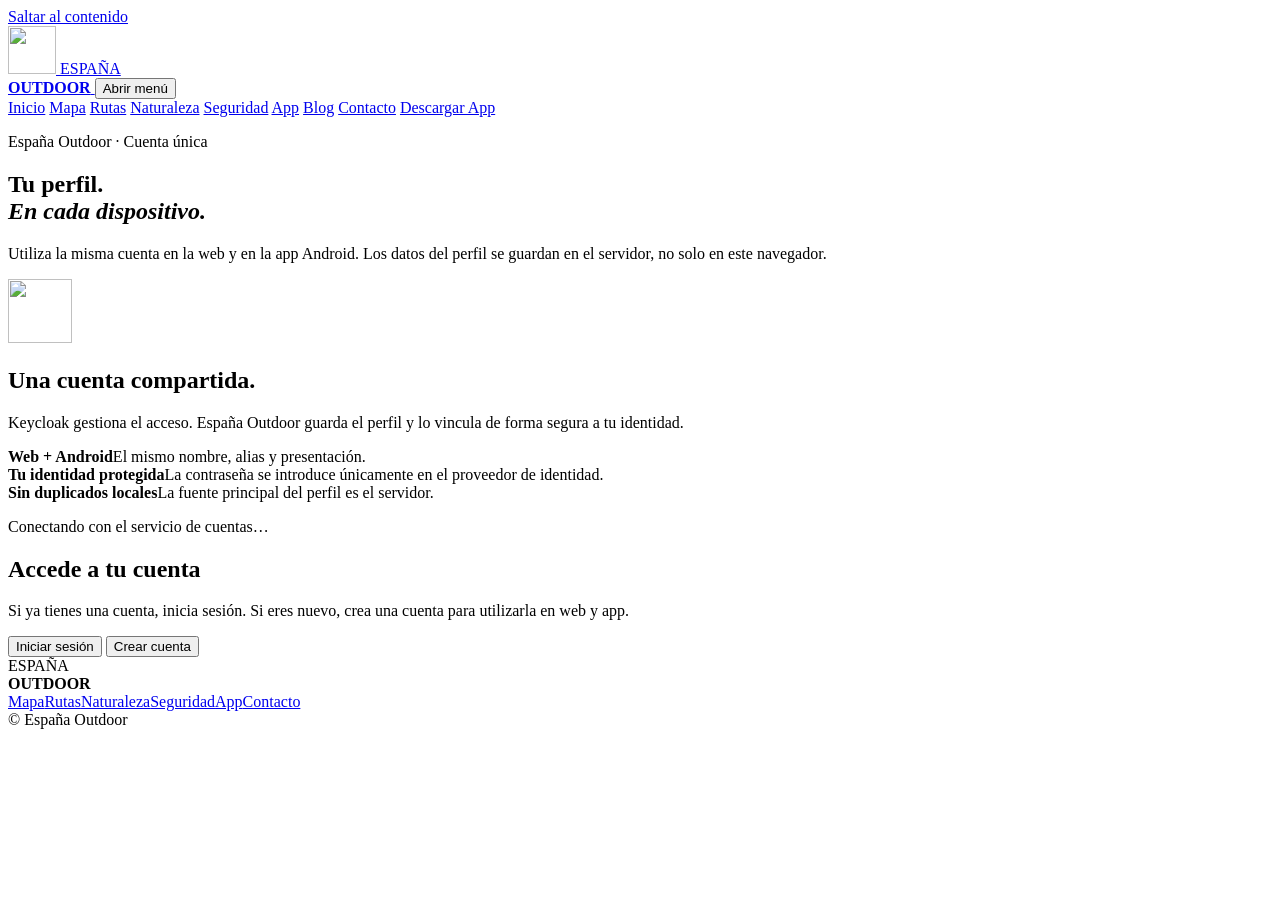
==== site/cuenta.html @ c90bb954 "feat(web-account): add account registration and profile page" ====
<!doctype html>
<html lang="es">
<head>
  <meta charset="utf-8">
  <meta name="viewport" content="width=device-width, initial-scale=1">
  <meta name="theme-color" content="#071511">
  <meta name="description" content="Gestiona tu cuenta y tu perfil de España Outdoor, compartido entre la web y la aplicación Android.">
  <meta property="og:title" content="España Outdoor — Mi cuenta">
  <meta property="og:description" content="Una cuenta y un perfil para la web y la aplicación España Outdoor.">
  <meta property="og:type" content="website">
  <link rel="canonical" href="https://espanaoutdoor.es/cuenta.html">
  <link rel="icon" href="./assets/brand/mark.svg" type="image/svg+xml">
  <link rel="manifest" href="./manifest.webmanifest">
  <link rel="stylesheet" href="./styles.css">
  <title>Mi cuenta — España Outdoor</title>
</head>
<body>
<a class="skip-link" href="#contenido">Saltar al contenido</a>
<header class="site-header" data-header>
  <div class="shell header-inner">
    <a class="brand" href="./index.html" aria-label="España Outdoor">
      <img src="./assets/brand/mark.svg" alt="" width="48" height="48">
      <span class="brand-wordmark">ESPAÑA<br><strong>OUTDOOR</strong></span>
    </a>
    <button class="menu-toggle" type="button" aria-expanded="false" aria-controls="main-nav" data-menu>
      <span></span><span></span><span></span><span class="sr-only">Abrir menú</span>
    </button>
    <nav id="main-nav" class="main-nav" aria-label="Principal">
      <a href="./index.html">Inicio</a>
      <a href="./mapa.html">Mapa</a>
      <a href="./rutas.html">Rutas</a>
      <a href="./naturaleza.html">Naturaleza</a>
      <a href="./seguridad.html">Seguridad</a>
      <a href="./app.html">App</a>
      <a href="./blog.html">Blog</a>
      <a href="./contacto.html">Contacto</a>
      <a class="nav-download" href="./app.html">Descargar App</a>
    </nav>
  </div>
</header>

<main id="contenido" class="page-main">
  <section class="account-hero">
    <div class="shell account-hero-inner">
      <p class="kicker kicker-light">España Outdoor · Cuenta única</p>
      <h1>Tu perfil.<br><em>En cada dispositivo.</em></h1>
      <p>Utiliza la misma cuenta en la web y en la app Android. Los datos del perfil se guardan en el servidor, no solo en este navegador.</p>
    </div>
  </section>

  <section class="section account-section">
    <div class="shell account-layout">
      <aside class="account-intro">
        <img src="./assets/brand/mark.svg" alt="" width="64" height="64">
        <h2>Una cuenta compartida.</h2>
        <p>Keycloak gestiona el acceso. España Outdoor guarda el perfil y lo vincula de forma segura a tu identidad.</p>
        <div class="account-benefit"><strong>Web + Android</strong><span>El mismo nombre, alias y presentación.</span></div>
        <div class="account-benefit"><strong>Tu identidad protegida</strong><span>La contraseña se introduce únicamente en el proveedor de identidad.</span></div>
        <div class="account-benefit"><strong>Sin duplicados locales</strong><span>La fuente principal del perfil es el servidor.</span></div>
      </aside>

      <div class="account-panel">
        <p class="account-status" data-account-status role="status" aria-live="polite">Conectando con el servicio de cuentas…</p>

        <section data-account-signed-out>
          <h2>Accede a tu cuenta</h2>
          <p>Si ya tienes una cuenta, inicia sesión. Si eres nuevo, crea una cuenta para utilizarla en web y app.</p>
          <div class="account-actions">
            <button class="button button-gold" type="button" data-account-login>Iniciar sesión</button>
            <button class="button button-outline-dark" type="button" data-account-register>Crear cuenta</button>
          </div>
        </section>

        <section data-account-signed-in hidden>
          <div class="account-heading-row">
            <div><p class="kicker">Perfil personal</p><h2>Mis datos</h2></div>
            <button class="button button-text" type="button" data-account-logout>Cerrar sesión</button>
          </div>
          <form class="account-form" data-account-form>
            <label for="account-display-name">Nombre visible <span>*</span></label>
            <input id="account-display-name" name="displayName" type="text" minlength="2" maxlength="50" autocomplete="nickname" required>
            <label for="account-username">Alias público <span>*</span></label>
            <div class="account-handle"><span>@</span><input id="account-username" name="username" type="text" minlength="3" maxlength="20" pattern="[a-z0-9][a-z0-9._-]{2,19}" autocomplete="off" autocapitalize="none" spellcheck="false" required></div>
            <small>Entre 3 y 20 caracteres: letras minúsculas, números, punto, guion o guion bajo. El alias debe ser único.</small>
            <label for="account-home-area">Zona habitual (opcional)</label>
            <input id="account-home-area" name="homeArea" type="text" maxlength="80" autocomplete="address-level1" placeholder="Provincia o zona habitual">
            <label for="account-bio">Presentación (opcional)</label>
            <textarea id="account-bio" name="bio" rows="4" maxlength="160" placeholder="Qué actividades disfrutas al aire libre"></textarea>
            <p class="account-form-note">No incluyas domicilios ni información privada en los campos públicos del perfil.</p>
            <button class="button button-gold" type="submit" data-account-save>Guardar perfil compartido</button>
          </form>
        </section>
      </div>
    </div>
  </section>
</main>

<footer class="site-footer">
  <div class="shell footer-inner">
    <div class="brand footer-brand"><img src="./assets/brand/mark.svg" alt="" width="40"><span class="brand-wordmark">ESPAÑA<br><strong>OUTDOOR</strong></span></div>
    <div class="footer-links"><a href="./mapa.html">Mapa</a><a href="./rutas.html">Rutas</a><a href="./naturaleza.html">Naturaleza</a><a href="./seguridad.html">Seguridad</a><a href="./app.html">App</a><a href="./contacto.html">Contacto</a></div>
    <div class="footer-copy">© <span data-year></span> España Outdoor</div>
  </div>
</footer>

<script src="./app.js" defer></script>
<script src="./profile-config.js"></script>
<script type="module" src="./account.js"></script>
</body>
</html>
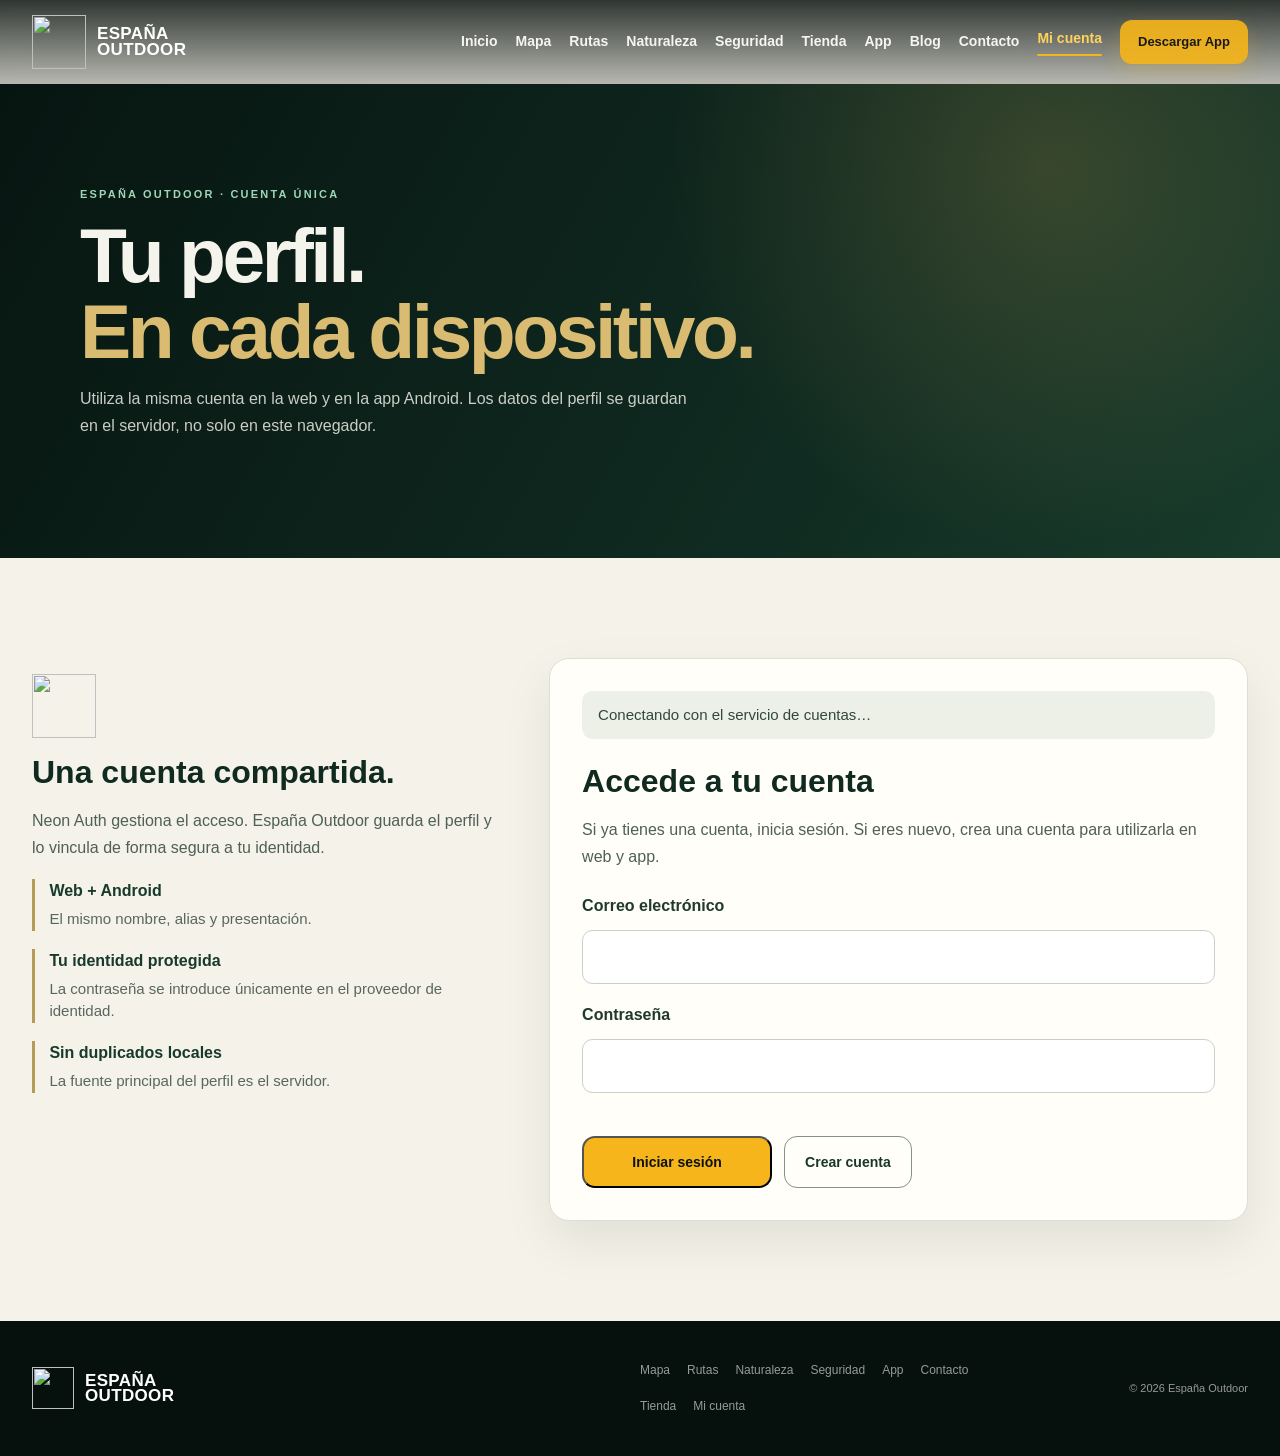
==== commit 42914cc8: "Update account page for Neon Auth" ====
--- a/site/cuenta.html
+++ b/site/cuenta.html
@@ -53,7 +53,7 @@
       <aside class="account-intro">
         <img src="./assets/brand/mark.svg" alt="" width="64" height="64">
         <h2>Una cuenta compartida.</h2>
-        <p>Keycloak gestiona el acceso. España Outdoor guarda el perfil y lo vincula de forma segura a tu identidad.</p>
+        <p>Neon Auth gestiona el acceso. España Outdoor guarda el perfil y lo vincula de forma segura a tu identidad.</p>
         <div class="account-benefit"><strong>Web + Android</strong><span>El mismo nombre, alias y presentación.</span></div>
         <div class="account-benefit"><strong>Tu identidad protegida</strong><span>La contraseña se introduce únicamente en el proveedor de identidad.</span></div>
         <div class="account-benefit"><strong>Sin duplicados locales</strong><span>La fuente principal del perfil es el servidor.</span></div>
@@ -65,10 +65,18 @@
         <section data-account-signed-out>
           <h2>Accede a tu cuenta</h2>
           <p>Si ya tienes una cuenta, inicia sesión. Si eres nuevo, crea una cuenta para utilizarla en web y app.</p>
-          <div class="account-actions">
-            <button class="button button-gold" type="button" data-account-login>Iniciar sesión</button>
-            <button class="button button-outline-dark" type="button" data-account-register>Crear cuenta</button>
-          </div>
+          <form class="account-form" data-auth-form>
+            <label for="account-email">Correo electrónico</label>
+            <input id="account-email" name="email" type="email" autocomplete="email" required>
+            <label for="account-password">Contraseña</label>
+            <input id="account-password" name="password" type="password" minlength="8" autocomplete="current-password" required>
+            <label for="account-auth-name" data-auth-name-label hidden>Nombre visible</label>
+            <input id="account-auth-name" name="name" type="text" minlength="2" maxlength="50" autocomplete="name" hidden>
+            <div class="account-actions">
+              <button class="button button-gold" type="submit" data-account-login>Iniciar sesión</button>
+              <button class="button button-outline-dark" type="button" data-account-register>Crear cuenta</button>
+            </div>
+          </form>
         </section>
 
         <section data-account-signed-in hidden>
--- a/site/styles.css
+++ b/site/styles.css
@@ -0,0 +1,649 @@
+:root{
+  --forest:#145A43;
+  --forest-2:#0d3d2d;
+  --green:#39c56f;
+  --gold:#F5B51B;
+  --ink:#0c1915;
+  --muted:#61706a;
+  --cream:#f4f1e8;
+  --white:#fff;
+  --dark:#071511;
+  --dark-2:#10251d;
+  --line:rgba(12,25,21,.12);
+  --shadow:0 22px 70px rgba(7,21,16,.18);
+  --radius:20px;
+}
+*{box-sizing:border-box}
+html{scroll-behavior:smooth}
+body{margin:0;font-family:Inter,ui-sans-serif,-apple-system,BlinkMacSystemFont,"Segoe UI",sans-serif;text-rendering:optimizeLegibility;-webkit-font-smoothing:antialiased;background:var(--cream);color:var(--ink);line-height:1.55}
+img{display:block;max-width:100%}
+a{color:inherit;text-decoration:none}
+.shell{width:min(1380px,calc(100% - 64px));margin:auto}
+.section{padding:100px 0}
+.sr-only{position:absolute;width:1px;height:1px;overflow:hidden;clip:rect(0,0,0,0)}
+.skip-link{position:fixed;z-index:9999;top:10px;left:12px;padding:10px 14px;background:#fff;border-radius:10px;transform:translateY(-150%)}
+.skip-link:focus{transform:none}
+
+.site-header{position:fixed;z-index:100;top:0;left:0;right:0;color:#fff;background:linear-gradient(180deg,rgba(4,13,10,.82),rgba(4,13,10,.25));backdrop-filter:blur(8px);transition:.25s}
+.site-header.scrolled{background:rgba(5,17,13,.94)}
+.header-inner{height:84px;display:flex;align-items:center;justify-content:space-between}
+.brand{display:flex;align-items:center;gap:11px;color:#fff}
+.brand img{width:54px;height:54px}
+.brand-wordmark{font-size:17px;font-weight:800;line-height:.92;letter-spacing:.02em}
+.brand-wordmark strong{font-weight:900}
+.main-nav{display:flex;align-items:center;gap:27px;font-size:14px;font-weight:700}
+.main-nav a{opacity:.92}
+.main-nav a:hover{opacity:1}
+.nav-download{display:inline-flex;align-items:center;gap:9px;background:var(--gold);color:#111;border-radius:12px;padding:12px 18px;box-shadow:0 7px 22px rgba(245,181,27,.22)}
+.menu-toggle{display:none;border:0;background:transparent;color:#fff}
+
+.hero-redesign{position:relative;min-height:750px;height:86vh;max-height:880px;background:#0a1713;color:#fff;overflow:visible}
+.hero-backdrop{position:absolute;inset:0;background-image:url('https://images.unsplash.com/photo-1765100482540-538903138ab3?auto=format&fit=crop&w=1800&q=85');background-size:cover;background-position:center 42%;filter:saturate(1.08) contrast(1.02)}
+.hero-vignette{position:absolute;inset:0;background:linear-gradient(90deg,rgba(0,9,6,.94) 0%,rgba(0,9,6,.72) 36%,rgba(0,9,6,.2) 73%,rgba(0,9,6,.48) 100%),linear-gradient(0deg,rgba(5,19,14,.94) 0%,rgba(5,19,14,.28) 32%,rgba(5,19,14,.12) 100%)}
+.hero-original-art{position:absolute;inset:0;background:url('./assets/backgrounds/bg_home.svg') center/cover;mix-blend-mode:screen;opacity:.18;pointer-events:none}.hero-scanlines{position:absolute;inset:0;background-image:linear-gradient(rgba(255,255,255,.03) 1px,transparent 1px);background-size:100% 4px;opacity:.08;pointer-events:none}
+.hero-redesign-inner{position:relative;z-index:2;height:100%;display:grid;grid-template-columns:1.05fr .95fr;align-items:center}
+.hero-copy{padding-top:132px}
+.hero-kicker{text-transform:uppercase;letter-spacing:.22em;font-size:11px;font-weight:800;color:#bfe6d0;margin-bottom:12px}
+.hero-copy h1{font-size:clamp(56px,6.8vw,90px);line-height:.88;letter-spacing:-.05em;margin:0 0 10px;font-weight:900}
+.hero-copy h1 span{color:#fff}
+.hero-copy h1 em{color:var(--gold);font-style:normal}
+.hero-copy h2{font-size:clamp(28px,3.2vw,46px);line-height:1;letter-spacing:-.035em;margin:0 0 18px}
+.hero-description{max-width:610px;font-size:18px;line-height:1.45;color:rgba(255,255,255,.86)}
+.hero-description strong{color:#fff}
+.hero-actions{display:flex;flex-wrap:wrap;gap:12px;margin-top:26px}
+.button{display:inline-flex;align-items:center;justify-content:center;gap:9px;min-height:52px;padding:13px 20px;border-radius:13px;font-weight:800;font-size:14px;transition:transform .18s,background .18s}
+.button:hover{transform:translateY(-2px)}
+.button-gold{background:var(--gold);color:#0b110d;min-width:190px}
+.button-gold small{display:block;font-size:11px;line-height:1}
+.button-outline{border:1px solid rgba(255,255,255,.45);color:#fff;background:rgba(0,0,0,.14)}
+.android-logo{font-size:18px}
+.play-icon{font-size:14px}
+.hero-benefits{display:grid;grid-template-columns:repeat(4,minmax(0,1fr));gap:16px;margin-top:34px;max-width:820px}
+.hero-benefits>div{display:flex;gap:9px;align-items:center;color:rgba(255,255,255,.78);font-size:12px;line-height:1.15}
+.hero-benefits img{width:34px;height:34px;object-fit:contain;filter:brightness(0) saturate(100%) invert(64%) sepia(88%) saturate(1100%) hue-rotate(82deg) brightness(95%) contrast(90%)}
+.hero-benefits b{color:#fff;font-weight:700}
+
+.device-stage{position:relative;height:100%;display:flex;align-items:center;justify-content:center;padding-top:58px}
+.phone{position:relative;width:min(380px,34vw);aspect-ratio:9/19.5;border:8px solid #141819;border-radius:44px;background:#111;box-shadow:0 35px 85px rgba(0,0,0,.48),0 0 0 2px rgba(255,255,255,.07);overflow:hidden;transform:translateY(10px) rotate(0.8deg)}
+.phone-speaker{position:absolute;top:9px;left:50%;transform:translateX(-50%);width:86px;height:18px;border-radius:12px;background:#050708;z-index:4}
+.phone-screen{position:absolute;inset:0;background:#dceadf;overflow:hidden}
+.phone-status{height:30px;padding:8px 16px 0;display:flex;justify-content:space-between;color:#fff;font-size:10px;font-weight:700;position:absolute;z-index:3;top:0;left:0;right:0;text-shadow:0 1px 3px #111}
+.phone-search{position:absolute;z-index:5;top:44px;left:15px;right:15px;height:36px;border-radius:17px;background:#fff;color:#5d6a65;display:flex;align-items:center;gap:7px;padding:0 10px;font-size:10px;box-shadow:0 4px 15px rgba(0,0,0,.12)}
+.phone-search b{margin-left:auto}
+.phone-map{position:absolute;top:0;left:0;right:0;bottom:0}
+.phone-map img{width:100%;height:100%;object-fit:cover;filter:saturate(.9) contrast(.95)}
+.map-pin{position:absolute;display:grid;place-items:center;width:29px;height:29px;border-radius:50%;font-size:11px;color:#fff;box-shadow:0 4px 10px rgba(0,0,0,.22)}
+.pin-a{left:22%;top:37%;background:#2dba6a}
+.pin-b{left:58%;top:57%;background:#f39b20}
+.pin-c{left:76%;top:40%;background:#ed5c5c}
+.pin-d{left:41%;top:70%;background:#ee9e1d}
+.route-line{position:absolute;left:24%;top:55%;width:59%;height:5px;border-radius:5px;background:#40d27b;transform:rotate(-12deg);box-shadow:0 0 0 2px rgba(255,255,255,.5)}
+.route-card{position:absolute;left:11px;right:11px;bottom:13px;display:grid;grid-template-columns:58px 1fr 20px;gap:9px;align-items:center;padding:8px;border-radius:15px;background:rgba(255,255,255,.97);color:#111;box-shadow:0 10px 25px rgba(0,0,0,.18)}
+.route-thumb{height:54px;border-radius:11px;overflow:hidden}
+.route-thumb img{width:100%;height:100%;object-fit:cover}
+.route-card strong{display:block;font-size:10px}
+.route-card span{display:block;font-size:9px;color:#6c7471}
+.route-card small{display:block;margin-top:5px;font-size:7px;color:#656e69}
+.route-card>b{align-self:start;color:#737b77}
+
+
+.kicker{text-transform:uppercase;letter-spacing:.2em;font-size:11px;font-weight:900;color:#a37116;margin:0 0 15px}
+.discover{background:var(--cream)}
+.discover-grid{display:grid;grid-template-columns:0.9fr 1.55fr;gap:50px;align-items:center}
+.discover-copy h2,.section-head h2,.two-column-feature h2,.safety-copy h2,.download-panel h2,.contact-section h2{font-size:clamp(34px,4.5vw,57px);line-height:.98;letter-spacing:-.045em;margin:0 0 20px}
+.discover-copy>p:not(.kicker){font-size:16px;color:#46504c;max-width:520px}
+.button-small{background:var(--gold);color:#111;min-height:44px;padding:11px 18px;font-size:13px;margin-top:10px}
+.category-grid{display:grid;grid-template-columns:1fr 1fr;gap:14px}
+.category-card{position:relative;height:260px;border-radius:13px;overflow:hidden;color:#fff;box-shadow:0 10px 28px rgba(16,35,30,.12)}
+.category-card:after{content:"";position:absolute;inset:0;background:linear-gradient(0deg,rgba(0,0,0,.82),rgba(0,0,0,.06) 65%)}
+.category-card img{width:100%;height:100%;object-fit:cover}
+.category-card div{position:absolute;z-index:2;left:20px;right:20px;bottom:18px}
+.category-card strong{display:block;font-size:20px}
+.category-card span{display:block;font-size:11px;line-height:1.3;color:rgba(255,255,255,.82);max-width:180px}
+
+.dark-feature{background:var(--dark);color:#fff}
+.two-column-feature{display:grid;grid-template-columns:.85fr 1.15fr;gap:44px;align-items:center}
+.dark-feature .two-column-feature>div:first-child p:not(.kicker){color:rgba(255,255,255,.67);line-height:1.8}
+.kicker-light{color:#9dd7b5}
+.wide-map-card{border:1px solid rgba(255,255,255,.09);border-radius:24px;overflow:hidden;box-shadow:var(--shadow)}
+.wide-map-card img{width:100%;height:440px;object-fit:cover}
+.metric-row{display:flex;gap:10px;flex-wrap:wrap;margin-top:26px}
+.metric-row span{padding:9px 11px;border:1px solid rgba(255,255,255,.1);border-radius:999px;color:rgba(255,255,255,.68);font-size:11px}
+.metric-row b{color:#fff}
+
+.routes{background:#fff}
+.section-head{display:flex;justify-content:space-between;align-items:end;gap:40px;margin-bottom:44px}
+.section-head>p{max-width:450px;color:var(--muted);font-size:15px}
+.routes-grid{display:grid;grid-template-columns:2fr 1fr 1fr;gap:14px}
+.large-route-card{min-height:420px;position:relative;border-radius:24px;overflow:hidden;background:#10231d;color:#fff}
+.large-route-card img.real-photo{width:100%;height:100%;object-fit:cover}.large-route-card .route-art{position:absolute;z-index:1;width:220px;height:150px;right:18px;top:18px;object-fit:cover;opacity:.22;border-radius:18px;mix-blend-mode:screen}
+.large-route-card:after{content:"";position:absolute;inset:0;background:linear-gradient(0deg,rgba(0,0,0,.84),rgba(0,0,0,.05) 70%)}
+.large-route-card>div{position:absolute;left:28px;right:28px;bottom:28px;z-index:2}
+.large-route-card span{display:inline-block;text-transform:uppercase;letter-spacing:.14em;font-size:10px;color:#b8e7c8}
+.large-route-card h3{font-size:31px;margin:8px 0 9px;line-height:1}
+.large-route-card p{margin:0;color:rgba(255,255,255,.72);font-size:13px}
+.info-card{border:1px solid var(--line);border-radius:20px;background:#f2f5f2;min-height:220px;padding:26px;display:flex;flex-direction:column;justify-content:flex-end}
+.info-card img{width:46px;height:46px;margin-bottom:auto;filter:none;border-radius:50%}
+.info-card strong{font-size:23px}
+.info-card p{margin:5px 0 0;color:var(--muted);font-size:13px}
+
+.nature-section{background:linear-gradient(180deg,#e8eee7,#f4f0e8)}
+.nature-grid{display:grid;grid-template-columns:1fr 1fr 1fr;gap:14px}
+.nature-grid article{position:relative;height:520px;overflow:hidden;border-radius:24px;color:#fff}
+.nature-grid article:after{content:"";position:absolute;inset:0;background:linear-gradient(0deg,rgba(0,0,0,.88),rgba(0,0,0,.1) 68%)}
+.nature-grid img{width:100%;height:100%;object-fit:cover}.nature-grid .nature-art{position:absolute;width:150px;height:90px;right:18px;top:18px;z-index:2;opacity:.22;object-fit:cover;border-radius:14px;mix-blend-mode:screen}
+.nature-grid article>div{position:absolute;z-index:2;left:24px;bottom:24px}
+.nature-grid span{display:block;text-transform:uppercase;letter-spacing:.15em;font-size:10px;color:#c0e3cc}
+.nature-grid strong{display:block;font-size:30px;letter-spacing:-.03em}
+
+.safety-section{background:#fff}
+.safety-hero{display:grid;grid-template-columns:1.15fr .85fr;background:#0a1914;border-radius:28px;overflow:hidden;color:#fff}
+.safety-visual img{width:100%;height:100%;object-fit:cover;min-height:440px}
+.safety-copy{padding:54px;display:flex;flex-direction:column;justify-content:center}
+.safety-copy>p:not(.kicker){color:rgba(255,255,255,.68);font-size:15px;line-height:1.8}
+
+.download-section{background:var(--dark);color:#fff}
+.download-panel{min-height:440px;padding:64px;display:grid;grid-template-columns:1.2fr .8fr;gap:30px;align-items:center;border:1px solid rgba(255,255,255,.08);border-radius:30px;background:radial-gradient(circle at 78% 50%,rgba(63,177,111,.16),transparent 31%),linear-gradient(135deg,#0a1914,#102a20)}
+.download-visual{position:relative;min-height:300px;display:grid;place-items:center;overflow:hidden;border-radius:24px;background:#0e241b}.download-photo{position:absolute;inset:0;width:100%;height:100%;object-fit:cover;opacity:.7;filter:saturate(.9)}.download-visual:after{content:"";position:absolute;inset:0;background:linear-gradient(90deg,rgba(8,24,18,.18),rgba(8,24,18,.62))}.download-badge{position:relative;z-index:2;justify-self:center;display:flex;align-items:center;gap:14px;color:#fff;font-size:26px;line-height:.9;font-weight:500;text-shadow:0 2px 18px rgba(0,0,0,.35)}.download-panel>div:first-child>p:not(.kicker){max-width:620px;color:rgba(255,255,255,.68);font-size:15px;line-height:1.8}
+.download-badge img{width:110px;height:110px}.download-badge b{font-weight:900}
+
+.stats-bar{background:#10221b;color:#fff;border-top:1px solid rgba(255,255,255,.08);border-bottom:1px solid rgba(255,255,255,.08)}
+.stats-grid{display:grid;grid-template-columns:repeat(4,1fr)}
+.stats-grid>div{display:grid;grid-template-columns:48px 1fr;column-gap:12px;align-items:center;padding:27px 28px;border-right:1px solid rgba(255,255,255,.11)}
+.stats-grid>div:last-child{border-right:0}
+.stats-grid img{grid-row:span 2;width:42px;height:42px;filter:brightness(0) saturate(100%) invert(76%) sepia(68%) saturate(577%) hue-rotate(59deg) brightness(95%) contrast(87%)}
+.stats-grid strong{font-size:17px}
+.stats-grid span{font-size:11px;color:rgba(255,255,255,.58)}
+
+.contact-section{background:#f3efe4}
+.contact-grid{display:grid;grid-template-columns:1fr .8fr;gap:80px;align-items:end}
+.contact-section h2 span{color:var(--forest)}
+.contact-section .contact-grid>div:last-child{color:#59655f;line-height:1.8}
+.text-link{color:var(--forest);font-size:13px;font-weight:800}
+
+.site-footer{background:#06100d;color:rgba(255,255,255,.58);padding:40px 0}
+.footer-inner{display:grid;grid-template-columns:1.3fr .8fr .5fr;gap:50px;align-items:center}
+.footer-brand img{width:42px;height:42px}
+.footer-links{display:flex;gap:17px;flex-wrap:wrap;font-size:12px}
+.footer-links a:hover{color:#fff}
+.footer-copy{justify-self:end;font-size:11px}.footer-copy small{display:block;margin-top:5px;color:rgba(255,255,255,.38);font-size:9px}
+
+@media (max-width: 1100px){
+  .shell{width:min(100% - 40px,1380px)}
+  .main-nav{gap:17px;font-size:12px}
+  .hero-redesign-inner{grid-template-columns:1fr .75fr}
+  .phone{width:330px}
+}
+@media (max-width: 820px){
+  .header-inner{height:72px}
+  .menu-toggle{display:flex;flex-direction:column;gap:5px}
+  .menu-toggle span:not(.sr-only){width:22px;height:2px;background:#fff;border-radius:5px}
+  .main-nav{display:none;position:absolute;top:72px;left:12px;right:12px;padding:10px;background:rgba(6,16,13,.97);border:1px solid rgba(255,255,255,.12);border-radius:16px;flex-direction:column;align-items:stretch;gap:0}
+  .main-nav.open{display:flex}
+  .main-nav a{padding:12px}
+  .nav-download{text-align:center;justify-content:center;margin-top:5px}
+  .hero-redesign{height:auto;min-height:770px}
+  .hero-redesign-inner{grid-template-columns:1fr;padding-top:108px;padding-bottom:210px}
+  .hero-copy{padding-top:88px}
+  .device-stage{position:absolute;right:0;bottom:20px;width:48%;height:430px;align-items:end}
+  .phone{width:235px}
+  .hero-benefits{grid-template-columns:1fr 1fr;gap:14px}
+  .discover-grid,.two-column-feature,.safety-hero,.download-panel,.contact-grid{grid-template-columns:1fr}
+  .category-grid{grid-template-columns:1fr 1fr}
+  .routes-grid{grid-template-columns:1fr 1fr}
+  .large-route-card{grid-column:span 2}
+  .nature-grid{grid-template-columns:1fr 1fr}
+  .nature-grid article:last-child{grid-column:span 2}
+  .stats-grid{grid-template-columns:1fr 1fr}
+  .stats-grid>div:nth-child(2){border-right:0}
+  .stats-grid>div:nth-child(n+3){border-top:1px solid rgba(255,255,255,.11)}
+  .footer-inner{grid-template-columns:1fr 1fr}
+  .footer-copy{justify-self:start}
+}
+@media (max-width: 560px){
+  .shell{width:min(100% - 28px,1380px)}
+  .section{padding:74px 0}
+  .hero-copy h1{font-size:52px}
+  .hero-copy h2{font-size:29px}
+  .hero-description{font-size:15px}
+  .hero-benefits{grid-template-columns:1fr 1fr}
+  .hero-benefits>div{font-size:10px}
+  .device-stage{position:relative;right:auto;bottom:auto;width:100%;height:360px;margin-top:0}
+  .phone{width:210px}
+  .category-grid,.routes-grid,.nature-grid{grid-template-columns:1fr}
+  .category-card{height:300px}
+  .large-route-card{grid-column:auto}
+  .nature-grid article,.nature-grid article:last-child{grid-column:auto;height:380px}
+  .safety-copy{padding:34px 28px}
+  .download-panel{padding:38px 28px}.download-visual{min-height:240px}
+  .download-badge{justify-self:start}
+  .stats-grid{grid-template-columns:1fr}
+  .stats-grid>div{border-right:0!important;border-top:1px solid rgba(255,255,255,.11)}
+  .stats-grid>div:first-child{border-top:0}
+  .footer-inner{grid-template-columns:1fr}
+}
+@media (prefers-reduced-motion: reduce){
+  html{scroll-behavior:auto}
+  *,*::before,*::after{transition:none!important}
+}
+/* v2 professional pass */
+:focus-visible{outline:3px solid #ffd45d;outline-offset:4px;border-radius:6px}
+.main-nav a[aria-current="page"]{color:#ffd35b;opacity:1}
+.main-nav a[aria-current="page"]::after{content:"";display:block;height:2px;margin-top:5px;background:#f5b51b;border-radius:99px}
+.hero-backdrop{object-fit:cover;width:100%;height:100%;display:block;position:absolute;inset:0}
+.category-card{height:300px}
+.category-card .category-art{position:absolute;z-index:3;top:16px;right:16px;width:46px;height:46px;padding:8px;border-radius:14px;background:rgba(5,22,16,.62);backdrop-filter:blur(8px);box-shadow:0 10px 30px rgba(0,0,0,.2);object-fit:contain}
+.category-card:hover img:first-child{transform:scale(1.045)}
+.category-card img:first-child{transition:transform .45s ease}
+.section-head{max-width:1220px}
+.contact-section{border-top:1px solid rgba(12,25,21,.08)}
+@media (max-width:820px){
+  .hero-redesign{min-height:900px}
+  .hero-copy{padding-top:78px}
+  .device-stage{bottom:5px}
+}
+
+/* Dedicated section pages */
+.page-main{padding-top:84px;background:#f4f1e8}
+.page-hero{position:relative;min-height:610px;display:grid;align-items:center;color:#fff;overflow:hidden;background:#071511}
+.page-hero-photo{position:absolute;inset:0;width:100%;height:100%;object-fit:cover}
+.page-hero::after{content:"";position:absolute;inset:0;background:linear-gradient(90deg,rgba(2,12,8,.92),rgba(2,12,8,.62) 45%,rgba(2,12,8,.16) 100%),linear-gradient(0deg,rgba(4,16,11,.85),transparent 52%)}
+.page-hero-inner{position:relative;z-index:2;display:grid;grid-template-columns:1.05fr .95fr;gap:50px;align-items:center}
+.page-hero-copy{padding:74px 0}
+.page-hero-copy h1{font-size:clamp(48px,6.6vw,86px);line-height:.9;letter-spacing:-.05em;margin:0 0 20px}
+.page-hero-copy h1 em{font-style:normal;color:var(--gold)}
+.page-hero-copy>p:not(.kicker){max-width:620px;color:rgba(255,255,255,.82);font-size:18px;line-height:1.65}
+.page-hero-actions{display:flex;gap:12px;flex-wrap:wrap;margin-top:28px}
+.page-hero-visual{display:grid;place-items:center}
+.page-phone,.page-art-card{border-radius:28px;overflow:hidden;border:1px solid rgba(255,255,255,.14);box-shadow:0 30px 80px rgba(0,0,0,.34)}
+.page-phone{width:min(360px,72vw);background:#0f1c17;padding:9px}
+.page-phone img{width:100%;border-radius:20px}
+.page-art-card{width:min(520px,100%);background:#0d2a20}
+.page-art-card img{width:100%;aspect-ratio:1.35;object-fit:cover}
+.page-art-caption{padding:18px 20px}
+.page-art-caption strong{display:block;font-size:22px}
+.page-art-caption span{font-size:12px;color:rgba(255,255,255,.64)}
+
+.page-intro{padding:88px 0 34px}
+.page-intro-grid{display:grid;grid-template-columns:1.05fr .95fr;gap:60px;align-items:end}
+.page-intro h2{font-size:clamp(34px,4.5vw,58px);line-height:.97;letter-spacing:-.045em;margin:0}
+.page-intro p{margin:0;color:#5c6862;max-width:620px;line-height:1.8}
+.page-kicker{color:#a37116}
+
+.page-feature-grid{display:grid;grid-template-columns:repeat(3,1fr);gap:16px;margin-top:40px}
+.page-feature{position:relative;min-height:270px;padding:26px;border-radius:22px;background:#fff;border:1px solid rgba(12,25,21,.09);box-shadow:0 14px 40px rgba(7,21,16,.06);overflow:hidden}
+.page-feature.dark{background:#10251d;color:#fff;border-color:rgba(255,255,255,.08)}
+.page-feature img{width:54px;height:54px;object-fit:contain;margin-bottom:28px}
+.page-feature h3{margin:0 0 7px;font-size:24px}
+.page-feature p{margin:0;color:#64706b;font-size:13px;line-height:1.6}
+.page-feature.dark p{color:rgba(255,255,255,.66)}
+.page-feature .feature-link{position:absolute;left:26px;bottom:24px;font-size:12px;font-weight:800;color:var(--forest)}
+
+.page-photo-band{margin-top:80px;display:grid;grid-template-columns:1.1fr .9fr;gap:16px}
+.page-photo{position:relative;min-height:420px;border-radius:26px;overflow:hidden}
+.page-photo img{width:100%;height:100%;object-fit:cover}
+.page-photo::after{content:"";position:absolute;inset:0;background:linear-gradient(0deg,rgba(0,0,0,.76),transparent 65%)}
+.page-photo-copy{position:absolute;left:28px;right:28px;bottom:24px;z-index:2;color:#fff}
+.page-photo-copy strong{display:block;font-size:32px;line-height:1}
+.page-photo-copy span{display:block;margin-top:8px;color:rgba(255,255,255,.72);font-size:13px}
+.page-photo.small{min-height:202px}
+.page-photo.small:first-child{margin-bottom:16px}
+.page-photo-stack{display:grid;grid-template-rows:1fr 1fr}
+.page-quote{margin:80px auto 0;max-width:980px;padding:34px 0;border-top:1px solid rgba(12,25,21,.12);border-bottom:1px solid rgba(12,25,21,.12);font-size:clamp(24px,3vw,38px);font-weight:800;line-height:1.15;letter-spacing:-.035em}
+
+.page-cta{margin-top:80px;background:#071511;color:#fff;border-radius:30px;padding:56px;display:grid;grid-template-columns:1fr auto;gap:30px;align-items:center}
+.page-cta h2{margin:0 0 8px;font-size:clamp(32px,4vw,54px);line-height:.98;letter-spacing:-.04em}
+.page-cta p{margin:0;color:rgba(255,255,255,.66);max-width:650px}
+.page-cta .button{white-space:nowrap}
+
+.article-grid{display:grid;grid-template-columns:repeat(3,1fr);gap:18px;margin-top:40px}
+.article-card{background:#fff;border-radius:24px;overflow:hidden;border:1px solid rgba(12,25,21,.08);box-shadow:0 12px 34px rgba(7,21,16,.06)}
+.article-card img{width:100%;height:240px;object-fit:cover}
+.article-card-body{padding:24px}
+.article-card small{display:block;text-transform:uppercase;letter-spacing:.15em;color:#a37116;font-size:10px;font-weight:900}
+.article-card h3{font-size:24px;line-height:1.08;margin:9px 0}
+.article-card p{margin:0;color:#63706a;font-size:13px;line-height:1.7}
+.article-card .article-note{margin-top:18px;color:var(--forest);font-weight:800;font-size:11px}
+
+.contact-cards{display:grid;grid-template-columns:repeat(2,1fr);gap:16px;margin-top:42px}
+.contact-card{padding:30px;border-radius:24px;background:#fff;border:1px solid rgba(12,25,21,.08)}
+.contact-card h3{margin:0 0 10px;font-size:23px}
+.contact-card p{margin:0;color:#63706a;line-height:1.7}
+.contact-card a{display:inline-block;margin-top:15px;color:var(--forest);font-weight:800;font-size:13px}
+
+@media(max-width:820px){
+ .page-main{padding-top:72px}
+ .page-hero{min-height:760px}
+ .page-hero-inner,.page-intro-grid,.page-photo-band{grid-template-columns:1fr}
+ .page-hero-copy{padding:70px 0 10px}
+ .page-hero-visual{padding-bottom:60px}
+ .page-feature-grid,.article-grid{grid-template-columns:1fr}
+ .page-photo{min-height:330px}
+ .page-cta{grid-template-columns:1fr;padding:38px 28px}
+ .contact-cards{grid-template-columns:1fr}
+}
+@media(max-width:560px){
+ .page-hero-copy h1{font-size:48px}
+ .page-hero-copy>p:not(.kicker){font-size:15px}
+ .page-hero{min-height:740px}
+ .page-feature{min-height:230px}
+ .page-photo{min-height:280px}
+ .page-quote{margin-top:55px}
+}
+
+.nav-download{font-size:13px}.button-gold small{margin-left:2px;color:rgba(0,0,0,.68)}
+
+/* Cleaner v3 home */
+.hero-redesign{overflow:hidden}
+.hero-redesign-inner{padding-bottom:54px}
+.category-card{height:268px}
+.category-card img:first-child{object-position:center 46%}
+.category-card:nth-child(2) img:first-child{object-position:center 58%}
+.category-card:nth-child(3) img:first-child{object-position:center 52%}
+.category-card:nth-child(4) img:first-child{object-position:center 48%}
+.category-card .category-art{top:15px;right:15px}
+@media(max-width:820px){.hero-redesign{min-height:820px;height:auto}.hero-redesign-inner{padding-bottom:160px}}
+
+/* Biodiversity module */
+.biodiversity-page{background:#f3efe5}
+.biodiversity-hero{background:#071511;color:#fff;padding:118px 0 74px;position:relative;overflow:hidden}
+.biodiversity-hero::before{content:"";position:absolute;inset:0;background:radial-gradient(circle at 80% 10%,rgba(57,197,111,.18),transparent 32%),linear-gradient(135deg,#071511,#10291f)}
+.biodiversity-hero .shell{position:relative;z-index:1}
+.biodiversity-hero-grid{display:grid;grid-template-columns:1.05fr .95fr;gap:54px;align-items:center}
+.biodiversity-hero h1{font-size:clamp(48px,6vw,82px);line-height:.9;letter-spacing:-.055em;margin:0 0 20px}
+.biodiversity-hero h1 em{color:var(--gold);font-style:normal}
+.biodiversity-hero p:not(.kicker){max-width:650px;color:rgba(255,255,255,.72);font-size:17px;line-height:1.75}
+.biodiversity-hero-photo{height:430px;border-radius:30px;overflow:hidden;border:1px solid rgba(255,255,255,.1);box-shadow:0 30px 80px rgba(0,0,0,.3)}
+.biodiversity-hero-photo img{width:100%;height:100%;object-fit:cover}
+.biodiversity-controls{position:sticky;top:84px;z-index:30;background:rgba(243,239,229,.92);backdrop-filter:blur(14px);border-bottom:1px solid rgba(12,25,21,.1);padding:14px 0}
+.bio-controls-inner{display:flex;justify-content:space-between;gap:18px;align-items:center}
+.bio-tabs{display:flex;gap:8px;flex-wrap:wrap}
+.bio-tab{border:1px solid rgba(12,25,21,.15);background:#fff;color:#21312b;border-radius:999px;padding:10px 16px;font:inherit;font-size:12px;font-weight:800;cursor:pointer}
+.bio-tab.is-active{background:#145a43;color:#fff;border-color:#145a43}
+.bio-search{min-width:280px;border:1px solid rgba(12,25,21,.15);border-radius:999px;padding:11px 16px;background:#fff;font:inherit;color:#10221b}
+.bio-grid{display:grid;grid-template-columns:repeat(3,1fr);gap:18px}
+.bio-card{background:#fff;border:1px solid rgba(12,25,21,.09);border-radius:24px;overflow:hidden;box-shadow:0 14px 45px rgba(7,21,16,.06);transition:transform .2s ease,box-shadow .2s ease}
+.bio-card:hover{transform:translateY(-4px);box-shadow:0 20px 58px rgba(7,21,16,.11)}
+.bio-photo{position:relative;height:300px;overflow:hidden;background:#0f231c}
+.bio-photo img{width:100%;height:100%;object-fit:cover;transition:transform .45s ease}
+.bio-card:hover .bio-photo img{transform:scale(1.04)}
+.bio-badge{position:absolute;left:16px;top:16px;padding:7px 10px;border-radius:999px;background:rgba(7,21,17,.75);color:#fff;backdrop-filter:blur(8px);font-size:10px;font-weight:900;letter-spacing:.08em;text-transform:uppercase}
+.bio-body{padding:24px}
+.bio-body h2{margin:0;font-size:26px;line-height:1.04;letter-spacing:-.03em}
+.bio-scientific{display:block;margin-top:6px;color:#7a4f13;font:italic 13px Georgia,serif}
+.bio-body p{margin:15px 0 0;color:#5f6b65;font-size:13px;line-height:1.7}
+.bio-meta{display:grid;grid-template-columns:1fr 1fr;gap:10px;margin-top:18px;padding-top:16px;border-top:1px solid rgba(12,25,21,.09)}
+.bio-meta strong{display:block;color:#18362a;font-size:10px;text-transform:uppercase;letter-spacing:.12em}
+.bio-meta span{display:block;color:#67736d;font-size:11px;margin-top:4px;line-height:1.4}
+.bio-conservation{display:inline-flex;margin-top:16px;padding:7px 9px;border-radius:10px;background:#e7f3ea;color:#1a6b43;font-size:10px;font-weight:800}
+.bio-source{margin-top:16px;font-size:10px;color:#7a827e}
+.bio-source a{color:#145a43;font-weight:800}
+.bio-empty{grid-column:1/-1;padding:70px 20px;text-align:center;color:#69746e}
+.bio-section{padding:76px 0 100px}
+.bio-section-head{display:flex;justify-content:space-between;align-items:end;gap:35px;margin-bottom:30px}
+.bio-section-head h2{margin:0;font-size:clamp(34px,4.3vw,56px);line-height:.98;letter-spacing:-.045em}
+.bio-section-head p{max-width:540px;color:#66736c;margin:0;line-height:1.75}
+.bio-credits{margin-top:70px;padding:28px 0;border-top:1px solid rgba(12,25,21,.12);color:#66716b;font-size:11px;line-height:1.7}
+.bio-credits a{color:#145a43;font-weight:800}
+@media(max-width:1000px){.bio-grid{grid-template-columns:1fr 1fr}.biodiversity-hero-grid{grid-template-columns:1fr}.biodiversity-hero-photo{height:360px}}
+@media(max-width:820px){.biodiversity-controls{top:72px}.bio-controls-inner{align-items:stretch;flex-direction:column}.bio-search{min-width:0;width:100%}.bio-grid{grid-template-columns:1fr}.bio-section{padding:58px 0 80px}}
+@media(max-width:560px){.biodiversity-hero{padding-top:92px}.biodiversity-hero h1{font-size:48px}.bio-photo{height:260px}.bio-body{padding:20px}}
+
+.biodiversity-home-cta{margin-top:28px;padding:28px 0 6px;display:grid;grid-template-columns:1fr auto;align-items:center;gap:30px;border-top:1px solid rgba(12,25,21,.1)}
+.biodiversity-home-cta h3{margin:0 0 6px;font-size:28px;line-height:1.02;letter-spacing:-.03em}
+.biodiversity-home-cta p:not(.kicker){margin:0;color:#66736d;font-size:13px}
+.bio-tag{display:inline-flex;margin-top:16px;padding:7px 9px;border-radius:10px;background:#eef0ea;color:#315746;font-size:10px;font-weight:800}
+.main-nav{gap:18px}
+@media(max-width:1100px){.main-nav{gap:13px}.biodiversity-home-cta{grid-template-columns:1fr}}
+
+/* Route catalog */
+.route-catalog{background:#f4f1e8;border-top:1px solid rgba(12,25,21,.07)}
+.route-catalog-head{display:grid;grid-template-columns:1fr .8fr;gap:50px;align-items:end;margin-bottom:30px}
+.route-catalog-head h2{font-size:clamp(36px,4.5vw,58px);line-height:.96;letter-spacing:-.045em;margin:0}
+.route-catalog-head h2 span{color:var(--forest)}
+.route-catalog-intro{margin:0;color:#637069;line-height:1.8;max-width:580px}
+.route-search-panel{display:grid;grid-template-columns:1.45fr .8fr .8fr auto;gap:12px;padding:18px;border-radius:24px;background:#fff;border:1px solid rgba(12,25,21,.09);box-shadow:0 18px 55px rgba(7,21,16,.07)}
+.route-search-panel label{display:block;margin:0 0 7px;color:#617069;font-size:10px;font-weight:900;letter-spacing:.12em;text-transform:uppercase}
+.route-search-panel input,.route-search-panel select{width:100%;min-height:48px;border:1px solid rgba(12,25,21,.15);border-radius:12px;padding:12px 14px;background:#fbfcfa;color:#10221b;font:inherit;font-size:13px;outline:none}
+.route-search-panel input:focus,.route-search-panel select:focus{border-color:#145a43;box-shadow:0 0 0 3px rgba(20,90,67,.12)}
+.route-search-actions{display:flex;align-items:end;gap:8px;flex-wrap:wrap}
+.button-outline-dark{border:1px solid rgba(12,25,21,.18);color:#10221b;background:#fff}
+.route-results-bar{display:flex;justify-content:space-between;gap:20px;align-items:center;margin:28px 0 15px;color:#66736d;font-size:12px}
+.route-results-bar strong{color:#10221b;font-size:18px}
+.route-results-bar a{color:#145a43;font-weight:800}
+.route-results-grid{display:grid;grid-template-columns:repeat(3,1fr);gap:16px}
+.route-result-card{padding:24px;border-radius:22px;background:#fff;border:1px solid rgba(12,25,21,.09);box-shadow:0 12px 36px rgba(7,21,16,.06)}
+.route-result-top{display:flex;justify-content:space-between;gap:10px;align-items:center}
+.route-code{font-size:10px;font-weight:900;letter-spacing:.1em;text-transform:uppercase;color:#8a6417}
+.route-kind{font-size:10px;padding:6px 8px;border-radius:999px;background:#e7f2eb;color:#1b6b45;font-weight:800}
+.route-result-card h3{margin:14px 0 5px;font-size:22px;line-height:1.08;letter-spacing:-.025em}
+.route-location{margin:0;color:#75817b;font-size:12px}
+.route-metrics{display:grid;grid-template-columns:repeat(3,1fr);gap:8px;margin-top:22px;padding-top:16px;border-top:1px solid rgba(12,25,21,.08)}
+.route-metrics div{min-width:0}
+.route-metrics strong{display:block;font-size:14px;color:#17372b}
+.route-metrics span{display:block;font-size:9px;color:#7b857f;text-transform:uppercase;letter-spacing:.08em;margin-top:3px}
+.route-result-footer{display:flex;justify-content:space-between;gap:10px;align-items:end;margin-top:22px;font-size:10px;color:#7a847f}
+.route-result-footer a{color:#145a43;font-weight:900}
+.route-empty{grid-column:1/-1;padding:64px 24px;text-align:center;border:1px dashed rgba(12,25,21,.16);border-radius:22px;color:#66736d;background:rgba(255,255,255,.55)}
+.route-empty strong{display:block;color:#17372b;font-size:18px;margin-bottom:5px}
+.route-sources{display:grid;grid-template-columns:repeat(3,1fr);gap:14px;margin-top:36px}
+.route-source{display:grid;grid-template-columns:44px 1fr;gap:14px;padding:22px;border-radius:20px;background:#10251d;color:#fff}
+.route-source-number{display:grid;place-items:center;width:34px;height:34px;border:1px solid rgba(255,255,255,.14);border-radius:50%;color:#f5b51b;font-size:10px;font-weight:900}
+.route-source strong{display:block;font-size:17px}
+.route-source span{display:block;margin-top:7px;color:rgba(255,255,255,.62);font-size:11px;line-height:1.55}
+.route-source a{display:inline-block;margin-top:14px;color:#f5b51b;font-size:10px;font-weight:900}
+.route-data-note{margin-top:18px;padding:18px 20px;border-left:3px solid #f5b51b;background:#ebe9df;color:#637069;font-size:11px;line-height:1.7}
+.route-data-note strong{color:#17372b}
+@media(max-width:1000px){.route-search-panel{grid-template-columns:1fr 1fr}.route-search-actions{align-items:end}.route-results-grid{grid-template-columns:1fr 1fr}.route-sources{grid-template-columns:1fr}}
+@media(max-width:820px){.route-catalog-head{grid-template-columns:1fr}.route-results-bar{align-items:flex-start;flex-direction:column;gap:7px}.route-results-grid{grid-template-columns:1fr}}
+@media(max-width:560px){.route-search-panel{grid-template-columns:1fr}.route-result-card{padding:20px}}
+
+.bio-source-panel{margin:70px auto 0;width:min(1380px,calc(100% - 64px));padding:42px;border-radius:28px;background:#10251d;color:#fff;display:grid;grid-template-columns:.8fr 1.2fr;gap:36px;align-items:center}
+.bio-source-panel h2{margin:0 0 14px;font-size:clamp(30px,3.8vw,48px);line-height:.98;letter-spacing:-.04em}
+.bio-source-panel p:not(.kicker){margin:0;color:rgba(255,255,255,.66);font-size:13px;line-height:1.75}
+.bio-source-grid{display:grid;grid-template-columns:1fr;gap:10px}
+.bio-source-grid a{display:grid;grid-template-columns:1fr auto;gap:4px 15px;padding:16px 18px;border:1px solid rgba(255,255,255,.1);border-radius:16px;background:rgba(255,255,255,.03)}
+.bio-source-grid strong{font-size:15px}
+.bio-source-grid span{grid-column:1;color:rgba(255,255,255,.6);font-size:11px;line-height:1.5}
+.bio-source-grid small{grid-column:2;grid-row:1/3;align-self:center;color:#f5b51b;font-size:10px;font-weight:900}
+.bio-tab{white-space:nowrap}
+@media(max-width:820px){.bio-source-panel{width:min(100% - 28px,1380px);grid-template-columns:1fr;padding:30px 24px;margin-top:50px}}
+@media(max-width:560px){.bio-tabs{overflow:auto;flex-wrap:nowrap;padding-bottom:3px}.bio-tab{font-size:11px;padding:9px 13px}}
+
+/* Audit refinements — biodiversity + route discovery */
+.bio-count-line{margin:12px 0 0;color:#66736d;font-size:13px}.bio-count-line strong{color:#145a43;font-size:18px}
+.bio-empty span{display:block;margin-top:8px}
+.bio-tab:focus-visible,.bio-search:focus-visible,.route-search-panel input:focus-visible,.route-search-panel select:focus-visible,.route-search-panel button:focus-visible{outline:3px solid rgba(245,181,27,.75);outline-offset:3px}
+.route-result-meta{display:flex;justify-content:space-between;gap:10px;margin-top:14px;padding-top:12px;border-top:1px solid rgba(12,25,21,.07);color:#7a847f;font-size:10px}
+.route-result-footer{flex-wrap:wrap}
+.route-result-footer a{white-space:nowrap}
+@media(max-width:560px){.route-result-meta{flex-direction:column;gap:5px}.route-result-footer{align-items:flex-start;flex-direction:column}}
+
+.route-detail-hero-card{min-height:360px;background:linear-gradient(145deg,#102d22,#071511);display:flex;flex-direction:column;align-items:center;justify-content:center}
+.route-detail-symbol{width:104px;height:104px;border:1px solid rgba(245,181,27,.45);border-radius:50%;display:grid;place-items:center;color:var(--gold);font-size:46px;box-shadow:0 0 0 16px rgba(245,181,27,.05)}
+.route-detail-metrics{display:grid;grid-template-columns:repeat(3,1fr);gap:14px;margin-top:46px}
+.route-detail-metric{padding:24px;border-radius:20px;background:#fff;border:1px solid rgba(12,25,21,.08);box-shadow:0 12px 34px rgba(7,21,16,.05)}
+.route-detail-metric span{display:block;color:#7a847f;font-size:10px;font-weight:900;letter-spacing:.12em;text-transform:uppercase}
+.route-detail-metric strong{display:block;margin-top:10px;color:#17372b;font-size:20px;line-height:1.2}
+.route-detail-actions{margin-top:0}
+@media(max-width:820px){.route-detail-metrics{grid-template-columns:1fr 1fr}.route-detail-actions{margin-top:8px}}
+@media(max-width:560px){.route-detail-metrics{grid-template-columns:1fr}}
+
+.bio-visual-gallery{padding:76px 0 20px;background:#071511;color:#fff}
+.bio-gallery-head{display:grid;grid-template-columns:1fr .7fr;gap:40px;align-items:end;margin-bottom:28px}
+.bio-gallery-head h2{margin:0;font-size:clamp(34px,4.5vw,56px);line-height:.97;letter-spacing:-.045em}
+.bio-gallery-head p{margin:0;color:rgba(255,255,255,.66);line-height:1.75}
+.bio-gallery-grid{display:grid;grid-template-columns:1.25fr .75fr .75fr 1fr;gap:12px}
+.bio-gallery-grid figure{position:relative;min-height:300px;margin:0;border-radius:22px;overflow:hidden;background:#10251d}
+.bio-gallery-grid figure:first-child{grid-row:span 2;min-height:620px}
+.bio-gallery-grid figure img{width:100%;height:100%;object-fit:cover;display:block;transition:transform .5s ease}
+.bio-gallery-grid figure:hover img{transform:scale(1.03)}
+.bio-gallery-grid figure::after{content:"";position:absolute;inset:0;background:linear-gradient(0deg,rgba(0,0,0,.78),transparent 58%)}
+.bio-gallery-grid figcaption{position:absolute;left:20px;right:20px;bottom:18px;z-index:1}
+.bio-gallery-grid figcaption strong{display:block;font-size:21px;line-height:1.05}
+.bio-gallery-grid figcaption span{display:block;margin-top:5px;color:rgba(255,255,255,.72);font-size:11px}
+.bio-gallery-credit{margin-top:14px;color:rgba(255,255,255,.38);font-size:10px}
+@media(max-width:1000px){
+ .bio-gallery-grid{grid-template-columns:1fr 1fr}
+ .bio-gallery-grid figure:first-child{grid-row:auto;min-height:360px}
+}
+@media(max-width:560px){
+ .bio-gallery-head{grid-template-columns:1fr}
+ .bio-gallery-grid{grid-template-columns:1fr}
+ .bio-gallery-grid figure,.bio-gallery-grid figure:first-child{min-height:280px}
+}
+
+.bio-gallery-grid figcaption a{display:inline-block;margin-top:7px;color:rgba(255,255,255,.58);font-size:9px;font-weight:700;text-decoration:underline;text-underline-offset:2px}
+
+
+/* MITECO official data connection */
+.miteco-live-panel{padding:64px 0;background:#10251d;color:#fff;border-top:1px solid rgba(255,255,255,.06);border-bottom:1px solid rgba(255,255,255,.06)}
+.miteco-live-head{display:grid;grid-template-columns:1.2fr .8fr;gap:36px;align-items:end}
+.miteco-live-head h2{margin:0 0 12px;font-size:clamp(34px,4.2vw,54px);line-height:.98;letter-spacing:-.045em}
+.miteco-live-head p:not(.kicker){margin:0;max-width:760px;color:rgba(255,255,255,.66);line-height:1.75;font-size:13px}
+.miteco-live-status{padding:22px;border:1px solid rgba(255,255,255,.11);border-radius:20px;background:rgba(255,255,255,.035)}
+.miteco-live-status strong{display:block;font-size:14px}
+.miteco-live-status>span:not(.miteco-status-dot){display:block;margin-top:6px;color:rgba(255,255,255,.52);font-size:10px}
+.miteco-live-status a{display:inline-block;margin-top:15px;color:#f5b51b;font-size:10px;font-weight:900}
+.miteco-status-dot{display:inline-block;width:9px;height:9px;margin-right:7px;border-radius:50%;background:#87918b;box-shadow:0 0 0 5px rgba(135,145,139,.08)}
+.miteco-status-dot[data-state="live"]{background:#3fc77b;box-shadow:0 0 0 5px rgba(63,199,123,.08)}
+.miteco-datasets{display:grid;gap:10px;margin-top:24px}
+.miteco-dataset{display:grid;grid-template-columns:1fr auto;gap:18px;align-items:center;padding:17px 19px;border:1px solid rgba(255,255,255,.09);border-radius:16px;background:rgba(255,255,255,.025)}
+.miteco-dataset strong{display:block;font-size:14px}
+.miteco-dataset span{display:block;margin-top:5px;color:rgba(255,255,255,.5);font-size:10px;line-height:1.5}
+.miteco-dataset-links{display:flex;flex-wrap:wrap;justify-content:flex-end;gap:10px}
+.miteco-dataset-links a{color:#f5b51b;font-size:10px;font-weight:900;white-space:nowrap}
+@media(max-width:820px){
+ .miteco-live-head{grid-template-columns:1fr}
+ .miteco-dataset{grid-template-columns:1fr}
+ .miteco-dataset-links{justify-content:flex-start}
+}
+
+
+/* Shared web + Android account page */
+.account-hero {
+  position: relative;
+  overflow: hidden;
+  color: #f5f4ec;
+  background:
+    radial-gradient(circle at 82% 18%, rgba(193, 160, 83, .22), transparent 34%),
+    linear-gradient(120deg, #071511 0%, #102b21 65%, #183b2b 100%);
+}
+.account-hero-inner {
+  padding-top: clamp(3rem, 8vw, 6.5rem);
+  padding-bottom: clamp(3rem, 8vw, 6.5rem);
+  max-width: 1120px;
+}
+.account-hero h1 {
+  margin: .5rem 0 1rem;
+  font-size: clamp(2.5rem, 6vw, 5rem);
+  line-height: .98;
+  letter-spacing: -.045em;
+}
+.account-hero h1 em { color: #d9bb72; font-style: normal; }
+.account-hero-inner > p:last-child {
+  max-width: 620px;
+  line-height: 1.7;
+  color: rgba(245, 244, 236, .82);
+}
+.account-section { background: #f4f2e9; }
+.account-layout {
+  display: grid;
+  grid-template-columns: minmax(220px, .8fr) minmax(320px, 1.2fr);
+  gap: clamp(1.5rem, 4vw, 4rem);
+  align-items: start;
+}
+.account-intro { padding: 1rem 0; }
+.account-intro > img { margin-bottom: 1rem; }
+.account-intro h2, .account-panel h2 {
+  margin: .4rem 0 .75rem;
+  color: #102a20;
+  font-size: clamp(1.5rem, 2.5vw, 2.15rem);
+  line-height: 1.15;
+}
+.account-intro > p, .account-panel > section > p {
+  line-height: 1.7;
+  color: #4f6056;
+}
+.account-benefit {
+  display: grid;
+  gap: .25rem;
+  margin-top: 1.15rem;
+  padding-left: .9rem;
+  border-left: 3px solid #b69a58;
+}
+.account-benefit strong { color: #173a2b; }
+.account-benefit span { color: #59675e; font-size: .94rem; line-height: 1.5; }
+.account-panel {
+  min-width: 0;
+  padding: clamp(1.2rem, 3vw, 2rem);
+  border: 1px solid #dedfd4;
+  border-radius: 1.25rem;
+  background: #fffef9;
+  box-shadow: 0 20px 50px rgba(7, 21, 17, .08);
+}
+.account-status {
+  padding: .8rem 1rem;
+  margin: 0 0 1.5rem;
+  border-radius: .65rem;
+  color: #31473c;
+  background: #edf0e7;
+  line-height: 1.5;
+  font-size: .94rem;
+}
+.account-status[data-kind="success"] { background: #e6f2e7; color: #1d5a35; }
+.account-status[data-kind="error"] { background: #f9e7e2; color: #8a2e20; }
+.account-actions { display: flex; flex-wrap: wrap; gap: .75rem; margin-top: 1.4rem; }
+.button-outline-dark {
+  color: #183629;
+  border: 1px solid #829286;
+  background: transparent;
+}
+.button-outline-dark:hover { background: #edf0e7; }
+.account-heading-row {
+  display: flex;
+  align-items: start;
+  justify-content: space-between;
+  gap: 1rem;
+  margin-bottom: 1.2rem;
+}
+.account-form { display: grid; gap: .7rem; }
+.account-form label { margin-top: .5rem; font-weight: 700; color: #21392d; }
+.account-form label span { color: #a65b31; }
+.account-form input, .account-form textarea {
+  width: 100%;
+  min-width: 0;
+  padding: .85rem .95rem;
+  color: #162a20;
+  border: 1px solid #c9d0c6;
+  border-radius: .65rem;
+  background: #fff;
+  font: inherit;
+}
+.account-form input:focus, .account-form textarea:focus {
+  outline: 3px solid rgba(182, 154, 88, .25);
+  border-color: #9a7f3d;
+}
+.account-form small { color: #5b685f; line-height: 1.5; }
+.account-handle {
+  display: flex;
+  align-items: center;
+  gap: .4rem;
+  padding-left: .85rem;
+  border: 1px solid #c9d0c6;
+  border-radius: .65rem;
+  background: #fff;
+  color: #68766c;
+}
+.account-handle input { border: 0; padding-left: .15rem; outline: 0; }
+.account-form-note { color: #5b685f; font-size: .9rem; line-height: 1.55; }
+.account-form .button { margin-top: .6rem; }
+.button:disabled { cursor: not-allowed; opacity: .55; }
+[hidden] { display: none !important; }
+@media (max-width: 760px) {
+  .account-layout { grid-template-columns: 1fr; }
+  .account-intro { padding-bottom: .5rem; }
+  .account-heading-row { flex-direction: column; }
+  .account-actions { flex-direction: column; }
+  .account-actions .button { width: 100%; text-align: center; }
+}
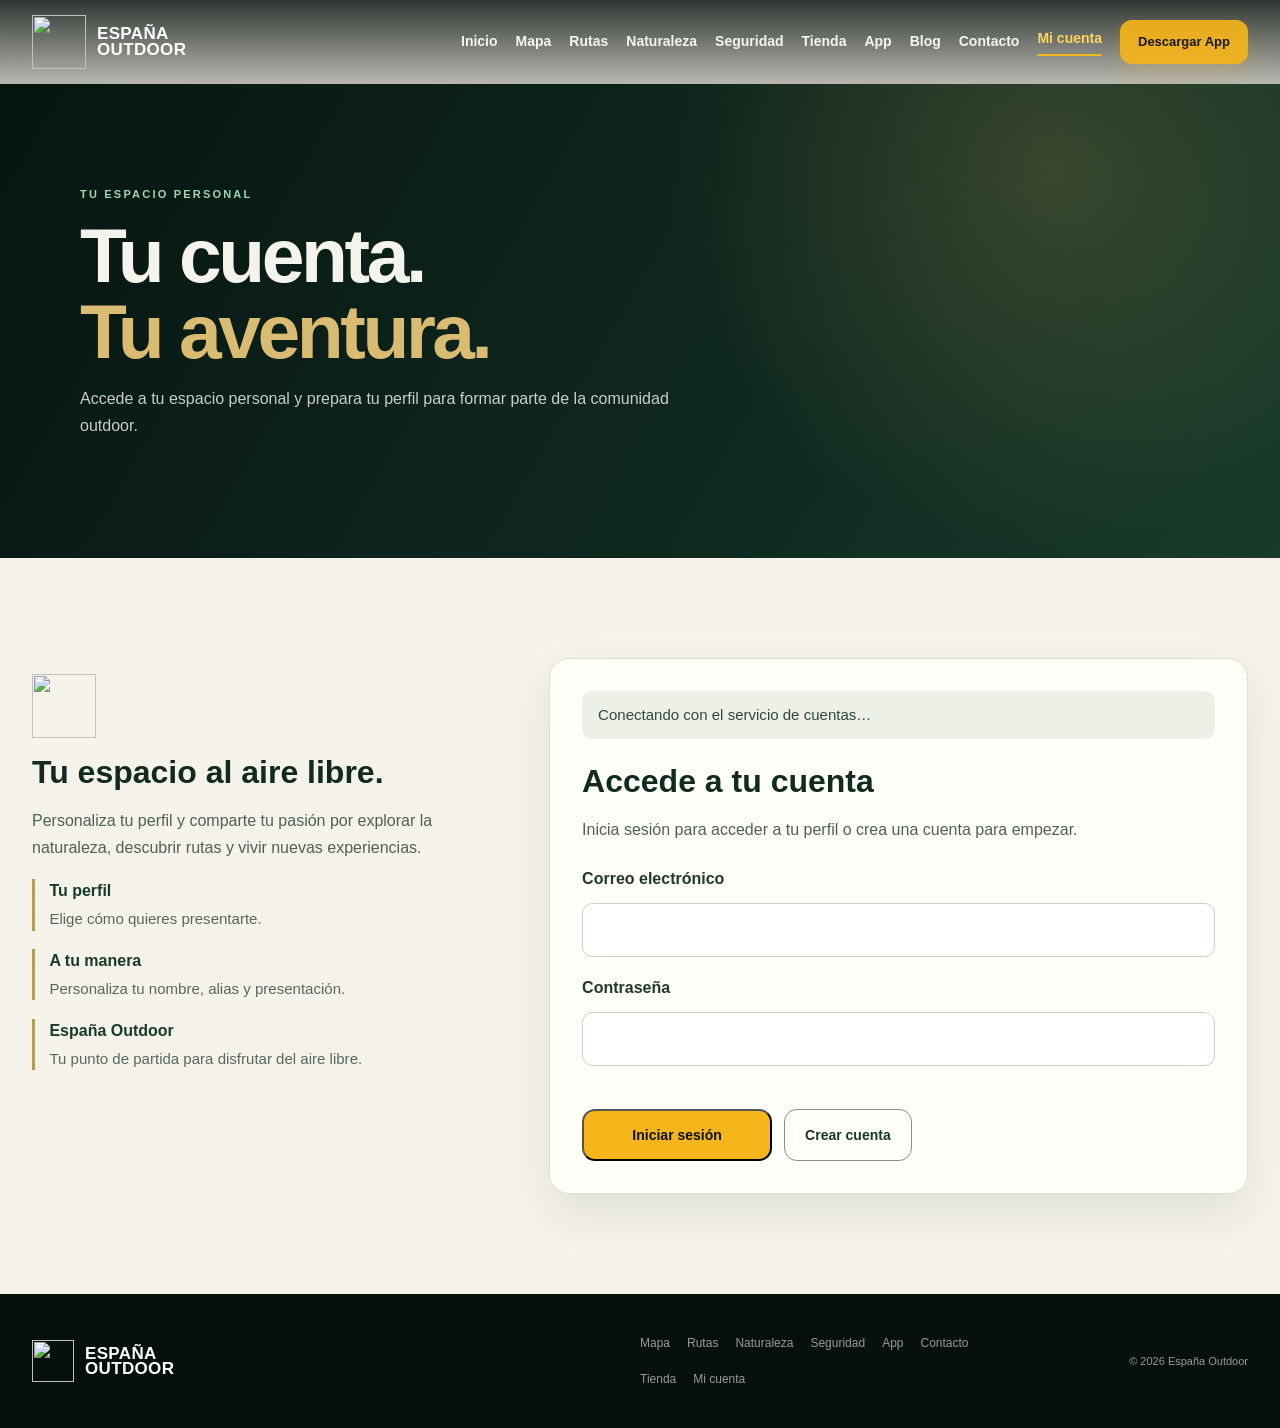
==== commit 1b188ffd: "Refine account page copy for users" ====
--- a/site/cuenta.html
+++ b/site/cuenta.html
@@ -4,9 +4,9 @@
   <meta charset="utf-8">
   <meta name="viewport" content="width=device-width, initial-scale=1">
   <meta name="theme-color" content="#071511">
-  <meta name="description" content="Gestiona tu cuenta y tu perfil de España Outdoor, compartido entre la web y la aplicación Android.">
+  <meta name="description" content="Gestiona tu perfil personal en España Outdoor.">
   <meta property="og:title" content="España Outdoor — Mi cuenta">
-  <meta property="og:description" content="Una cuenta y un perfil para la web y la aplicación España Outdoor.">
+  <meta property="og:description" content="Tu espacio personal en España Outdoor.">
   <meta property="og:type" content="website">
   <link rel="canonical" href="https://espanaoutdoor.es/cuenta.html">
   <link rel="icon" href="./assets/brand/mark.svg" type="image/svg+xml">
@@ -42,9 +42,9 @@
 <main id="contenido" class="page-main">
   <section class="account-hero">
     <div class="shell account-hero-inner">
-      <p class="kicker kicker-light">España Outdoor · Cuenta única</p>
-      <h1>Tu perfil.<br><em>En cada dispositivo.</em></h1>
-      <p>Utiliza la misma cuenta en la web y en la app Android. Los datos del perfil se guardan en el servidor, no solo en este navegador.</p>
+      <p class="kicker kicker-light">Tu espacio personal</p>
+      <h1>Tu cuenta.<br><em>Tu aventura.</em></h1>
+      <p>Accede a tu espacio personal y prepara tu perfil para formar parte de la comunidad outdoor.</p>
     </div>
   </section>
 
@@ -52,11 +52,11 @@
     <div class="shell account-layout">
       <aside class="account-intro">
         <img src="./assets/brand/mark.svg" alt="" width="64" height="64">
-        <h2>Una cuenta compartida.</h2>
-        <p>Neon Auth gestiona el acceso. España Outdoor guarda el perfil y lo vincula de forma segura a tu identidad.</p>
-        <div class="account-benefit"><strong>Web + Android</strong><span>El mismo nombre, alias y presentación.</span></div>
-        <div class="account-benefit"><strong>Tu identidad protegida</strong><span>La contraseña se introduce únicamente en el proveedor de identidad.</span></div>
-        <div class="account-benefit"><strong>Sin duplicados locales</strong><span>La fuente principal del perfil es el servidor.</span></div>
+        <h2>Tu espacio al aire libre.</h2>
+        <p>Personaliza tu perfil y comparte tu pasión por explorar la naturaleza, descubrir rutas y vivir nuevas experiencias.</p>
+        <div class="account-benefit"><strong>Tu perfil</strong><span>Elige cómo quieres presentarte.</span></div>
+        <div class="account-benefit"><strong>A tu manera</strong><span>Personaliza tu nombre, alias y presentación.</span></div>
+        <div class="account-benefit"><strong>España Outdoor</strong><span>Tu punto de partida para disfrutar del aire libre.</span></div>
       </aside>
 
       <div class="account-panel">
@@ -64,7 +64,7 @@
 
         <section data-account-signed-out>
           <h2>Accede a tu cuenta</h2>
-          <p>Si ya tienes una cuenta, inicia sesión. Si eres nuevo, crea una cuenta para utilizarla en web y app.</p>
+          <p>Inicia sesión para acceder a tu perfil o crea una cuenta para empezar.</p>
           <form class="account-form" data-auth-form>
             <label for="account-email">Correo electrónico</label>
             <input id="account-email" name="email" type="email" autocomplete="email" required>
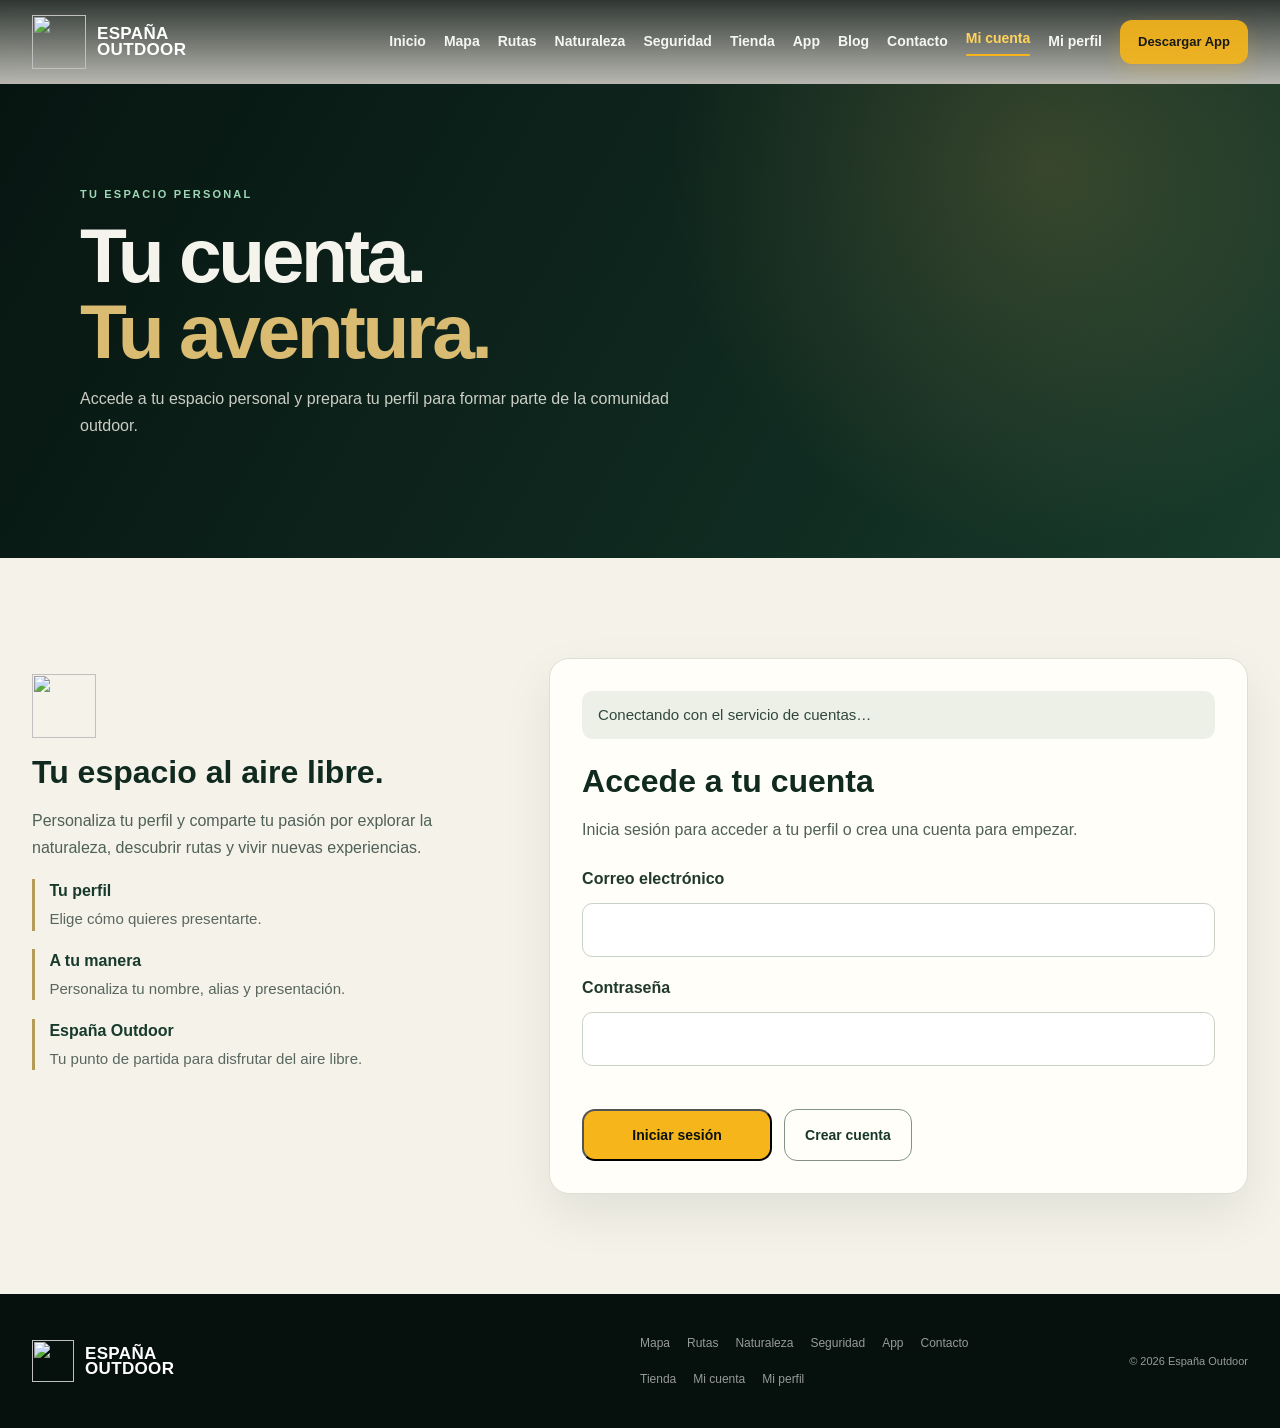
==== commit 6defd222: "Add profile photo selector to account editor" ====
--- a/site/cuenta.html
+++ b/site/cuenta.html
@@ -85,6 +85,21 @@
             <button class="button button-text" type="button" data-account-logout>Cerrar sesión</button>
           </div>
           <form class="account-form" data-account-form>
+            <section class="account-avatar-editor" aria-labelledby="account-avatar-heading">
+              <label id="account-avatar-heading">Foto de perfil</label>
+              <div class="account-avatar-row">
+                <div class="eo-profile-avatar account-avatar-preview" aria-hidden="true">
+                  <img data-account-avatar-image alt="" hidden>
+                  <span data-account-avatar-placeholder>EO</span>
+                </div>
+                <div class="account-avatar-controls">
+                  <label class="button button-outline-dark account-avatar-pick" for="account-avatar-file">Elegir foto</label>
+                  <button class="button button-text" type="button" data-account-avatar-remove hidden>Quitar foto</button>
+                  <input id="account-avatar-file" data-account-avatar-file type="file" accept="image/jpeg,image/png,image/webp" hidden>
+                  <small>JPEG, PNG o WebP. Se recorta y optimiza automáticamente; máximo 8 MB por archivo.</small>
+                </div>
+              </div>
+            </section>
             <label for="account-display-name">Nombre visible <span>*</span></label>
             <input id="account-display-name" name="displayName" type="text" minlength="2" maxlength="50" autocomplete="nickname" required>
             <label for="account-username">Alias público <span>*</span></label>
--- a/site/styles.css
+++ b/site/styles.css
@@ -647,3 +647,59 @@
   .account-actions { flex-direction: column; }
   .account-actions .button { width: 100%; text-align: center; }
 }
+
+
+/* Perfil personal: vista de lectura, fotos y logros */
+.eo-profile-page{padding-top:84px}
+.eo-profile-hero{padding:66px 0 58px;color:#fff;background:radial-gradient(circle at 82% 20%,rgba(245,181,27,.20),transparent 27%),linear-gradient(125deg,#071511 0%,#123d2e 66%,#18543d 100%)}
+.eo-profile-hero-inner{max-width:1380px}
+.eo-profile-hero h1{margin:.1rem 0 .5rem;font-size:clamp(2.8rem,6vw,4.8rem);line-height:1.02;letter-spacing:-.04em}
+.eo-profile-hero h1 em{font-style:normal;color:#f5b51b}
+.eo-profile-hero-inner>p:last-child{max-width:600px;color:rgba(255,255,255,.78);font-size:1.08rem}
+.eo-profile-section{padding-top:44px;background:#f4f1e8;min-height:55vh}
+.eo-profile-status{padding:13px 16px;margin:0 0 24px;border-radius:11px;background:#e8eee8;color:#33493d}
+.eo-profile-status[data-kind="success"]{background:#e6f2e7;color:#1d5a35}
+.eo-profile-status[data-kind="error"]{background:#f9e7e2;color:#8a2e20}
+.eo-profile-signin{max-width:740px;margin:0 auto;padding:36px;background:#fff;border:1px solid rgba(12,25,21,.1);border-radius:20px;box-shadow:0 14px 40px rgba(7,21,16,.07)}
+.eo-profile-signin h2{margin:0 0 10px;font-size:1.8rem}
+.eo-profile-signin p{color:#61706a;max-width:54ch}
+.eo-profile-card{padding:34px;background:#fff;border:1px solid rgba(12,25,21,.1);border-radius:22px;box-shadow:0 14px 40px rgba(7,21,16,.06)}
+.eo-profile-card-top{display:flex;align-items:center;gap:22px;flex-wrap:wrap}
+.eo-profile-avatar{display:grid;place-items:center;width:94px;height:94px;flex:0 0 94px;border-radius:50%;background:linear-gradient(145deg,#16583f,#0a281d);color:#f5b51b;border:4px solid #f4e8c4;font-size:1.8rem;font-weight:900;letter-spacing:.04em}
+.eo-profile-identity{flex:1;min-width:180px}
+.eo-profile-identity .kicker,.eo-profile-feature .kicker{margin:0 0 4px;color:#a16a13;font-size:.72rem;font-weight:800;letter-spacing:.16em;text-transform:uppercase}
+.eo-profile-identity h2{margin:0;font-size:clamp(1.7rem,3vw,2.4rem);line-height:1.18;overflow-wrap:anywhere}
+.eo-profile-handle{margin:6px 0 0;color:#607069;font-weight:700}
+.eo-profile-edit{margin-left:auto}
+.eo-profile-details{display:grid;grid-template-columns:minmax(0,1fr) minmax(0,2fr) minmax(0,1fr);gap:18px;margin-top:30px;padding-top:23px;border-top:1px solid rgba(12,25,21,.1)}
+.eo-profile-detail,.eo-profile-bio-wrap{min-width:0}
+.eo-profile-detail span,.eo-profile-bio-wrap>span{display:block;margin-bottom:5px;color:#6a776f;font-size:.84rem;font-weight:700}
+.eo-profile-detail strong{display:block;overflow-wrap:anywhere;color:#173a2b}
+.eo-profile-bio-wrap p{margin:0;overflow-wrap:anywhere;color:#24362e;white-space:pre-wrap}
+.eo-profile-card-actions{display:flex;align-items:center;flex-wrap:wrap;gap:12px;margin-top:28px;padding-top:22px;border-top:1px solid rgba(12,25,21,.1)}
+.eo-profile-sections{display:grid;grid-template-columns:repeat(2,minmax(0,1fr));gap:22px;margin-top:26px}
+.eo-profile-feature{display:flex;flex-direction:column;align-items:flex-start;min-width:0;padding:28px;background:#fff;border:1px solid rgba(12,25,21,.1);border-radius:20px;box-shadow:0 12px 34px rgba(7,21,16,.04)}
+.eo-profile-feature-icon{display:grid;place-items:center;width:48px;height:48px;margin-bottom:20px;border-radius:14px;background:#f7edcf;color:#825914;font-size:1.55rem;font-weight:900}
+.eo-profile-feature-heading h2{margin:0;font-size:1.8rem}
+.eo-profile-feature-copy{max-width:54ch;color:#61706a}
+.eo-profile-empty{display:flex;flex-direction:column;gap:6px;width:100%;margin-top:auto;padding:17px;border:1px dashed rgba(12,25,21,.22);border-radius:13px;background:#f8f7f1}
+.eo-profile-empty strong{color:#263d31;font-size:.94rem}
+.eo-profile-empty span{color:#66736a;font-size:.9rem;line-height:1.5}
+@media(max-width:820px){
+  .eo-profile-details{grid-template-columns:1fr 1fr}
+  .eo-profile-bio-wrap{grid-column:1/-1;grid-row:1}
+  .eo-profile-sections{grid-template-columns:1fr}
+}
+@media(max-width:560px){
+  .eo-profile-hero{padding:48px 0 38px}
+  .eo-profile-section{padding-top:28px}
+  .eo-profile-card,.eo-profile-feature,.eo-profile-signin{padding:22px}
+  .eo-profile-card-top{gap:15px}
+  .eo-profile-avatar{width:72px;height:72px;flex-basis:72px;font-size:1.4rem}
+  .eo-profile-identity{min-width:calc(100% - 95px)}
+  .eo-profile-edit{margin-left:0}
+  .eo-profile-details{grid-template-columns:1fr}
+  .eo-profile-bio-wrap{grid-column:auto;grid-row:auto}
+  .eo-profile-card-actions{align-items:stretch;flex-direction:column}
+  .eo-profile-card-actions .button{width:100%;text-align:center}
+}
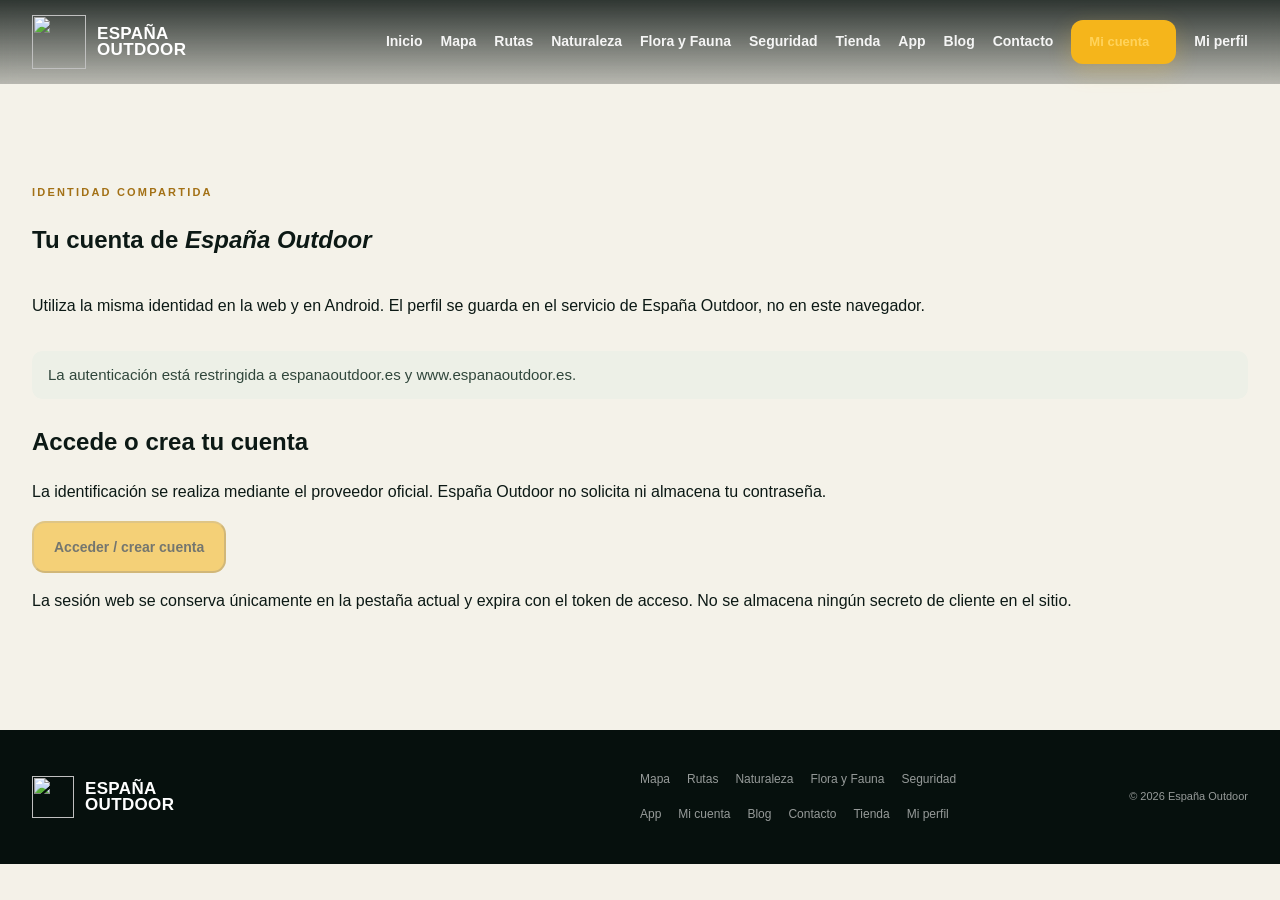
==== commit 232824e7: "feat(web-auth): add PKCE account client (site/cuenta.html)" ====
--- a/site/cuenta.html
+++ b/site/cuenta.html
@@ -4,130 +4,94 @@
   <meta charset="utf-8">
   <meta name="viewport" content="width=device-width, initial-scale=1">
   <meta name="theme-color" content="#071511">
-  <meta name="description" content="Gestiona tu perfil personal en España Outdoor.">
-  <meta property="og:title" content="España Outdoor — Mi cuenta">
-  <meta property="og:description" content="Tu espacio personal en España Outdoor.">
-  <meta property="og:type" content="website">
+  <meta name="description" content="Accede a tu cuenta de España Outdoor y sincroniza tu perfil entre web y Android.">
   <link rel="canonical" href="https://espanaoutdoor.es/cuenta.html">
   <link rel="icon" href="./assets/brand/mark.svg" type="image/svg+xml">
-  <link rel="manifest" href="./manifest.webmanifest">
   <link rel="stylesheet" href="./styles.css">
   <title>Mi cuenta — España Outdoor</title>
 </head>
 <body>
-<a class="skip-link" href="#contenido">Saltar al contenido</a>
-<header class="site-header" data-header>
-  <div class="shell header-inner">
-    <a class="brand" href="./index.html" aria-label="España Outdoor">
-      <img src="./assets/brand/mark.svg" alt="" width="48" height="48">
-      <span class="brand-wordmark">ESPAÑA<br><strong>OUTDOOR</strong></span>
-    </a>
-    <button class="menu-toggle" type="button" aria-expanded="false" aria-controls="main-nav" data-menu>
-      <span></span><span></span><span></span><span class="sr-only">Abrir menú</span>
-    </button>
-    <nav id="main-nav" class="main-nav" aria-label="Principal">
-      <a href="./index.html">Inicio</a>
-      <a href="./mapa.html">Mapa</a>
-      <a href="./rutas.html">Rutas</a>
-      <a href="./naturaleza.html">Naturaleza</a>
-      <a href="./seguridad.html">Seguridad</a>
-      <a href="./app.html">App</a>
-      <a href="./blog.html">Blog</a>
-      <a href="./contacto.html">Contacto</a>
-      <a class="nav-download" href="./app.html">Descargar App</a>
-    </nav>
-  </div>
-</header>
+  <a class="skip-link" href="#contenido">Saltar al contenido</a>
+  <header class="site-header" data-header>
+    <div class="shell header-inner">
+      <a class="brand" href="./index.html" aria-label="España Outdoor">
+        <img src="./assets/brand/mark.svg" alt="" width="48" height="48">
+        <span class="brand-wordmark">ESPAÑA<br><strong>OUTDOOR</strong></span>
+      </a>
+      <button class="menu-toggle" type="button" aria-expanded="false" aria-controls="main-nav" data-menu>
+        <span></span><span></span><span></span><span class="sr-only">Abrir menú</span>
+      </button>
+      <nav id="main-nav" class="main-nav" aria-label="Principal">
+        <a href="./index.html">Inicio</a>
+        <a href="./mapa.html">Mapa</a>
+        <a href="./rutas.html">Rutas</a>
+        <a href="./naturaleza.html">Naturaleza</a>
+        <a href="./flora-fauna.html">Flora y Fauna</a>
+        <a href="./seguridad.html">Seguridad</a>
+        <a href="./app.html">App</a>
+        <a href="./blog.html">Blog</a>
+        <a href="./contacto.html">Contacto</a>
+        <a class="nav-download" href="./cuenta.html" aria-current="page">Mi cuenta</a>
+      </nav>
+    </div>
+  </header>
 
-<main id="contenido" class="page-main">
-  <section class="account-hero">
-    <div class="shell account-hero-inner">
-      <p class="kicker kicker-light">Tu espacio personal</p>
-      <h1>Tu cuenta.<br><em>Tu aventura.</em></h1>
-      <p>Accede a tu espacio personal y prepara tu perfil para formar parte de la comunidad outdoor.</p>
+  <main id="contenido" class="page-main account-page">
+    <section class="section account-section">
+      <div class="shell account-shell">
+        <p class="kicker">Identidad compartida</p>
+        <h1>Tu cuenta de <em>España Outdoor</em></h1>
+        <p class="account-intro">Utiliza la misma identidad en la web y en Android. El perfil se guarda en el servicio de España Outdoor, no en este navegador.</p>
+
+        <div class="account-card">
+          <div class="account-status" data-account-status role="status" aria-live="polite">Comprobando sesión…</div>
+
+          <div data-account-signed-out>
+            <h2>Accede o crea tu cuenta</h2>
+            <p>La identificación se realiza mediante el proveedor oficial. España Outdoor no solicita ni almacena tu contraseña.</p>
+            <button class="button button-gold account-primary" type="button" data-sign-in>Acceder / crear cuenta</button>
+          </div>
+
+          <div data-profile-summary hidden>
+            <p class="account-eyebrow">Perfil sincronizado</p>
+            <h2 data-profile-name></h2>
+            <p data-profile-email></p>
+          </div>
+
+          <form class="account-form" data-profile-form hidden>
+            <label for="display-name">Nombre visible</label>
+            <input id="display-name" name="displayName" type="text" minlength="2" maxlength="80" autocomplete="nickname" required>
+            <button class="button button-gold account-primary" type="submit">Guardar perfil</button>
+            <button class="button button-outline-dark account-secondary" type="button" data-sign-out>Cerrar sesión en este navegador</button>
+          </form>
+        </div>
+
+        <p class="account-footnote">La sesión web se conserva únicamente en la pestaña actual y expira con el token de acceso. No se almacena ningún secreto de cliente en el sitio.</p>
+      </div>
+    </section>
+  </main>
+
+  <footer class="site-footer">
+    <div class="shell footer-inner">
+      <div class="brand footer-brand">
+        <img src="./assets/brand/mark.svg" alt="" width="40">
+        <span class="brand-wordmark">ESPAÑA<br><strong>OUTDOOR</strong></span>
+      </div>
+      <div class="footer-links">
+        <a href="./mapa.html">Mapa</a>
+        <a href="./rutas.html">Rutas</a>
+        <a href="./naturaleza.html">Naturaleza</a>
+        <a href="./flora-fauna.html">Flora y Fauna</a>
+        <a href="./seguridad.html">Seguridad</a>
+        <a href="./app.html">App</a>
+        <a href="./cuenta.html">Mi cuenta</a>
+        <a href="./blog.html">Blog</a>
+        <a href="./contacto.html">Contacto</a>
+      </div>
+      <div class="footer-copy">© <span data-year></span> España Outdoor</div>
     </div>
-  </section>
-
-  <section class="section account-section">
-    <div class="shell account-layout">
-      <aside class="account-intro">
-        <img src="./assets/brand/mark.svg" alt="" width="64" height="64">
-        <h2>Tu espacio al aire libre.</h2>
-        <p>Personaliza tu perfil y comparte tu pasión por explorar la naturaleza, descubrir rutas y vivir nuevas experiencias.</p>
-        <div class="account-benefit"><strong>Tu perfil</strong><span>Elige cómo quieres presentarte.</span></div>
-        <div class="account-benefit"><strong>A tu manera</strong><span>Personaliza tu nombre, alias y presentación.</span></div>
-        <div class="account-benefit"><strong>España Outdoor</strong><span>Tu punto de partida para disfrutar del aire libre.</span></div>
-      </aside>
-
-      <div class="account-panel">
-        <p class="account-status" data-account-status role="status" aria-live="polite">Conectando con el servicio de cuentas…</p>
-
-        <section data-account-signed-out>
-          <h2>Accede a tu cuenta</h2>
-          <p>Inicia sesión para acceder a tu perfil o crea una cuenta para empezar.</p>
-          <form class="account-form" data-auth-form>
-            <label for="account-email">Correo electrónico</label>
-            <input id="account-email" name="email" type="email" autocomplete="email" required>
-            <label for="account-password">Contraseña</label>
-            <input id="account-password" name="password" type="password" minlength="8" autocomplete="current-password" required>
-            <label for="account-auth-name" data-auth-name-label hidden>Nombre visible</label>
-            <input id="account-auth-name" name="name" type="text" minlength="2" maxlength="50" autocomplete="name" hidden>
-            <div class="account-actions">
-              <button class="button button-gold" type="submit" data-account-login>Iniciar sesión</button>
-              <button class="button button-outline-dark" type="button" data-account-register>Crear cuenta</button>
-            </div>
-          </form>
-        </section>
-
-        <section data-account-signed-in hidden>
-          <div class="account-heading-row">
-            <div><p class="kicker">Perfil personal</p><h2>Mis datos</h2></div>
-            <button class="button button-text" type="button" data-account-logout>Cerrar sesión</button>
-          </div>
-          <form class="account-form" data-account-form>
-            <section class="account-avatar-editor" aria-labelledby="account-avatar-heading">
-              <label id="account-avatar-heading">Foto de perfil</label>
-              <div class="account-avatar-row">
-                <div class="eo-profile-avatar account-avatar-preview" aria-hidden="true">
-                  <img data-account-avatar-image alt="" hidden>
-                  <span data-account-avatar-placeholder>EO</span>
-                </div>
-                <div class="account-avatar-controls">
-                  <label class="button button-outline-dark account-avatar-pick" for="account-avatar-file">Elegir foto</label>
-                  <button class="button button-text" type="button" data-account-avatar-remove hidden>Quitar foto</button>
-                  <input id="account-avatar-file" data-account-avatar-file type="file" accept="image/jpeg,image/png,image/webp" hidden>
-                  <small>JPEG, PNG o WebP. Se recorta y optimiza automáticamente; máximo 8 MB por archivo.</small>
-                </div>
-              </div>
-            </section>
-            <label for="account-display-name">Nombre visible <span>*</span></label>
-            <input id="account-display-name" name="displayName" type="text" minlength="2" maxlength="50" autocomplete="nickname" required>
-            <label for="account-username">Alias público <span>*</span></label>
-            <div class="account-handle"><span>@</span><input id="account-username" name="username" type="text" minlength="3" maxlength="20" pattern="[a-z0-9][a-z0-9._-]{2,19}" autocomplete="off" autocapitalize="none" spellcheck="false" required></div>
-            <small>Entre 3 y 20 caracteres: letras minúsculas, números, punto, guion o guion bajo. El alias debe ser único.</small>
-            <label for="account-home-area">Zona habitual (opcional)</label>
-            <input id="account-home-area" name="homeArea" type="text" maxlength="80" autocomplete="address-level1" placeholder="Provincia o zona habitual">
-            <label for="account-bio">Presentación (opcional)</label>
-            <textarea id="account-bio" name="bio" rows="4" maxlength="160" placeholder="Qué actividades disfrutas al aire libre"></textarea>
-            <p class="account-form-note">No incluyas domicilios ni información privada en los campos públicos del perfil.</p>
-            <button class="button button-gold" type="submit" data-account-save>Guardar perfil compartido</button>
-          </form>
-        </section>
-      </div>
-    </div>
-  </section>
-</main>
-
-<footer class="site-footer">
-  <div class="shell footer-inner">
-    <div class="brand footer-brand"><img src="./assets/brand/mark.svg" alt="" width="40"><span class="brand-wordmark">ESPAÑA<br><strong>OUTDOOR</strong></span></div>
-    <div class="footer-links"><a href="./mapa.html">Mapa</a><a href="./rutas.html">Rutas</a><a href="./naturaleza.html">Naturaleza</a><a href="./seguridad.html">Seguridad</a><a href="./app.html">App</a><a href="./contacto.html">Contacto</a></div>
-    <div class="footer-copy">© <span data-year></span> España Outdoor</div>
-  </div>
-</footer>
-
-<script src="./app.js" defer></script>
-<script src="./profile-config.js"></script>
-<script type="module" src="./account.js"></script>
+  </footer>
+  <script src="./app.js" defer></script>
+  <script type="module" src="./account.js"></script>
 </body>
 </html>
--- a/site/styles.css
+++ b/site/styles.css
@@ -702,4 +702,78 @@
   .eo-profile-bio-wrap{grid-column:auto;grid-row:auto}
   .eo-profile-card-actions{align-items:stretch;flex-direction:column}
   .eo-profile-card-actions .button{width:100%;text-align:center}
-}+}
+
+/* Profile photo upload and preview */
+.eo-profile-avatar{position:relative;overflow:hidden}
+.eo-profile-avatar img{position:absolute;inset:0;width:100%;height:100%;max-width:none;object-fit:cover;border-radius:inherit}
+.eo-profile-avatar span{position:relative;z-index:1}
+.account-avatar-editor{margin:.2rem 0 1rem;padding:18px;background:#f8f7f1;border:1px solid rgba(12,25,21,.1);border-radius:14px}
+.account-avatar-editor>label{display:block;margin:0 0 12px;font-weight:800;color:#21392d}
+.account-avatar-row{display:flex;align-items:center;gap:16px;flex-wrap:wrap}
+.account-avatar-preview{width:78px;height:78px;flex:0 0 78px;font-size:1.35rem}
+.account-avatar-controls{display:flex;align-items:center;flex-wrap:wrap;gap:8px;min-width:0;flex:1}
+.account-avatar-controls small{flex-basis:100%;font-size:.8rem;line-height:1.45;color:#5b685f}
+.account-avatar-pick,.eo-profile-photo-pick{cursor:pointer}
+.eo-profile-photo-controls{display:flex;align-items:center;flex-wrap:wrap;gap:7px;margin-top:12px}
+.eo-profile-photo-controls .button{margin:0;padding:8px 12px;font-size:.84rem;line-height:1.35}
+.eo-profile-photo-controls small{flex-basis:100%;color:#66736a;font-size:.78rem;font-weight:500;line-height:1.4;margin-top:2px}
+@media(max-width:560px){
+  .account-avatar-row{align-items:flex-start}
+  .account-avatar-controls{flex-basis:calc(100% - 94px)}
+  .eo-profile-photo-controls .button{padding:8px 10px;font-size:.78rem}
+}
+
+
+/* Galería personal de fotografías */
+.eo-profile-gallery{grid-column:1/-1}
+.eo-profile-gallery-controls{display:flex;align-items:center;gap:10px;flex-wrap:wrap;width:100%;margin:12px 0 4px}
+.eo-profile-gallery-pick{cursor:pointer}
+.eo-profile-gallery-controls>span{color:#61706a;font-size:.88rem}
+.eo-profile-gallery-controls .button{margin:0}
+.eo-profile-gallery-controls button:disabled{opacity:.55;cursor:not-allowed}
+.eo-profile-gallery-status{min-height:1.4em;width:100%;margin:8px 0;color:#61706a;font-size:.9rem}
+.eo-profile-gallery-status[data-kind="success"]{color:#1d5a35}
+.eo-profile-gallery-status[data-kind="error"]{padding:10px 12px;border-radius:9px;background:#f9e7e2;color:#8a2e20}
+.eo-profile-gallery-grid{display:grid;grid-template-columns:repeat(4,minmax(0,1fr));gap:14px;width:100%;margin-top:12px}
+.eo-profile-gallery-empty{grid-column:1/-1;margin-top:0}
+.eo-profile-gallery-card{min-width:0;overflow:hidden;border:1px solid rgba(12,25,21,.1);border-radius:14px;background:#f8f7f1}
+.eo-profile-gallery-image{display:block;width:100%;height:200px;object-fit:cover;background:#e7e5db}
+.eo-profile-gallery-card-footer{display:flex;align-items:center;justify-content:space-between;gap:8px;padding:10px 12px}
+.eo-profile-gallery-date{color:#66736a;font-size:.78rem}
+.eo-profile-gallery-delete{border:0;border-radius:8px;background:#f4e4e0;color:#8a2e20;padding:7px 10px;font:inherit;font-size:.8rem;font-weight:800;cursor:pointer}
+.eo-profile-gallery-delete:hover{background:#ead0ca}
+.eo-profile-gallery-delete:disabled{opacity:.6;cursor:wait}
+.eo-profile-gallery-note{margin:6px 0 0;color:#66736a;font-size:.82rem;line-height:1.5}
+@media(max-width:1000px){.eo-profile-gallery-grid{grid-template-columns:repeat(3,minmax(0,1fr))}.eo-profile-gallery-image{height:180px}}
+@media(max-width:700px){.eo-profile-gallery-grid{grid-template-columns:repeat(2,minmax(0,1fr))}.eo-profile-gallery-image{height:170px}}
+@media(max-width:420px){.eo-profile-gallery-grid{grid-template-columns:1fr 1fr;gap:9px}.eo-profile-gallery-image{height:135px}.eo-profile-gallery-card-footer{align-items:flex-start;flex-direction:column;gap:6px;padding:9px}.eo-profile-gallery-controls{align-items:stretch;flex-direction:column}.eo-profile-gallery-controls .button{width:100%;text-align:center}}
+
+.eo-profile-sections > .eo-profile-feature:not(.eo-profile-gallery){grid-column:1/-1}
+
+
+/* Logros calculados desde los datos persistidos del perfil y la galería */
+.eo-profile-achievements{grid-column:1/-1}
+.eo-profile-achievement-summary{display:flex;gap:14px;flex-wrap:wrap;width:100%;margin:12px 0 20px}
+.eo-profile-achievement-summary>div{display:flex;align-items:baseline;gap:9px;min-width:190px;padding:13px 16px;border:1px solid rgba(12,25,21,.1);border-radius:12px;background:#f8f7f1}
+.eo-profile-achievement-summary strong{color:#145a43;font-size:1.55rem;line-height:1}
+.eo-profile-achievement-summary span{color:#61706a;font-size:.88rem;font-weight:700}
+.eo-profile-achievement-grid{display:grid;grid-template-columns:repeat(3,minmax(0,1fr));gap:13px;width:100%}
+.eo-profile-achievement-card{display:flex;flex-direction:column;align-items:flex-start;min-width:0;min-height:225px;padding:18px;border:1px solid rgba(12,25,21,.12);border-radius:15px;background:#fbfaf6}
+.eo-profile-achievement-card.is-unlocked{border-color:rgba(20,90,67,.28);background:linear-gradient(145deg,#f3f8f3,#fff)}
+.eo-profile-achievement-card.is-locked{opacity:.9}
+.eo-profile-achievement-card.is-unavailable{border-style:dashed;background:#f5f3ed}
+.eo-profile-achievement-icon{display:grid;place-items:center;width:42px;height:42px;margin-bottom:12px;border-radius:13px;background:#ece5d0;color:#7d5814;font-size:1.3rem;font-weight:900}
+.eo-profile-achievement-card.is-unlocked .eo-profile-achievement-icon{background:#dcecdf;color:#1c6948}
+.eo-profile-achievement-card h3{margin:0 0 6px;color:#173a2b;font-size:1.03rem;line-height:1.3}
+.eo-profile-achievement-card p{margin:0 0 14px;color:#61706a;font-size:.87rem;line-height:1.45}
+.eo-profile-achievement-progress{display:flex;align-items:center;justify-content:space-between;gap:8px;width:100%;margin-top:auto;color:#61706a;font-size:.78rem}
+.eo-profile-achievement-progress strong{font-size:.78rem;color:#315847}
+.eo-profile-achievement-track{overflow:hidden;width:100%;height:6px;margin-top:8px;border-radius:999px;background:#e6e4dc}
+.eo-profile-achievement-track span{display:block;height:100%;border-radius:inherit;background:#2a7654;transition:width .25s ease}
+.eo-profile-achievement-unavailable{display:inline-block;margin-top:auto;padding:7px 9px;border-radius:8px;background:#e9e6dc;color:#6e6756;font-size:.76rem;line-height:1.4}
+.eo-profile-route-achievement-note{display:flex;flex-direction:column;gap:5px;width:100%;margin-top:18px;padding:14px 16px;border-left:3px solid #c6a55b;background:#f8f6ed}
+.eo-profile-route-achievement-note strong{color:#4c432f;font-size:.91rem}
+.eo-profile-route-achievement-note span{color:#6e6756;font-size:.85rem;line-height:1.5}
+@media(max-width:900px){.eo-profile-achievement-grid{grid-template-columns:repeat(2,minmax(0,1fr))}}
+@media(max-width:560px){.eo-profile-achievement-grid{grid-template-columns:1fr}.eo-profile-achievement-card{min-height:0}.eo-profile-achievement-summary{flex-direction:column}.eo-profile-achievement-summary>div{width:100%}}
